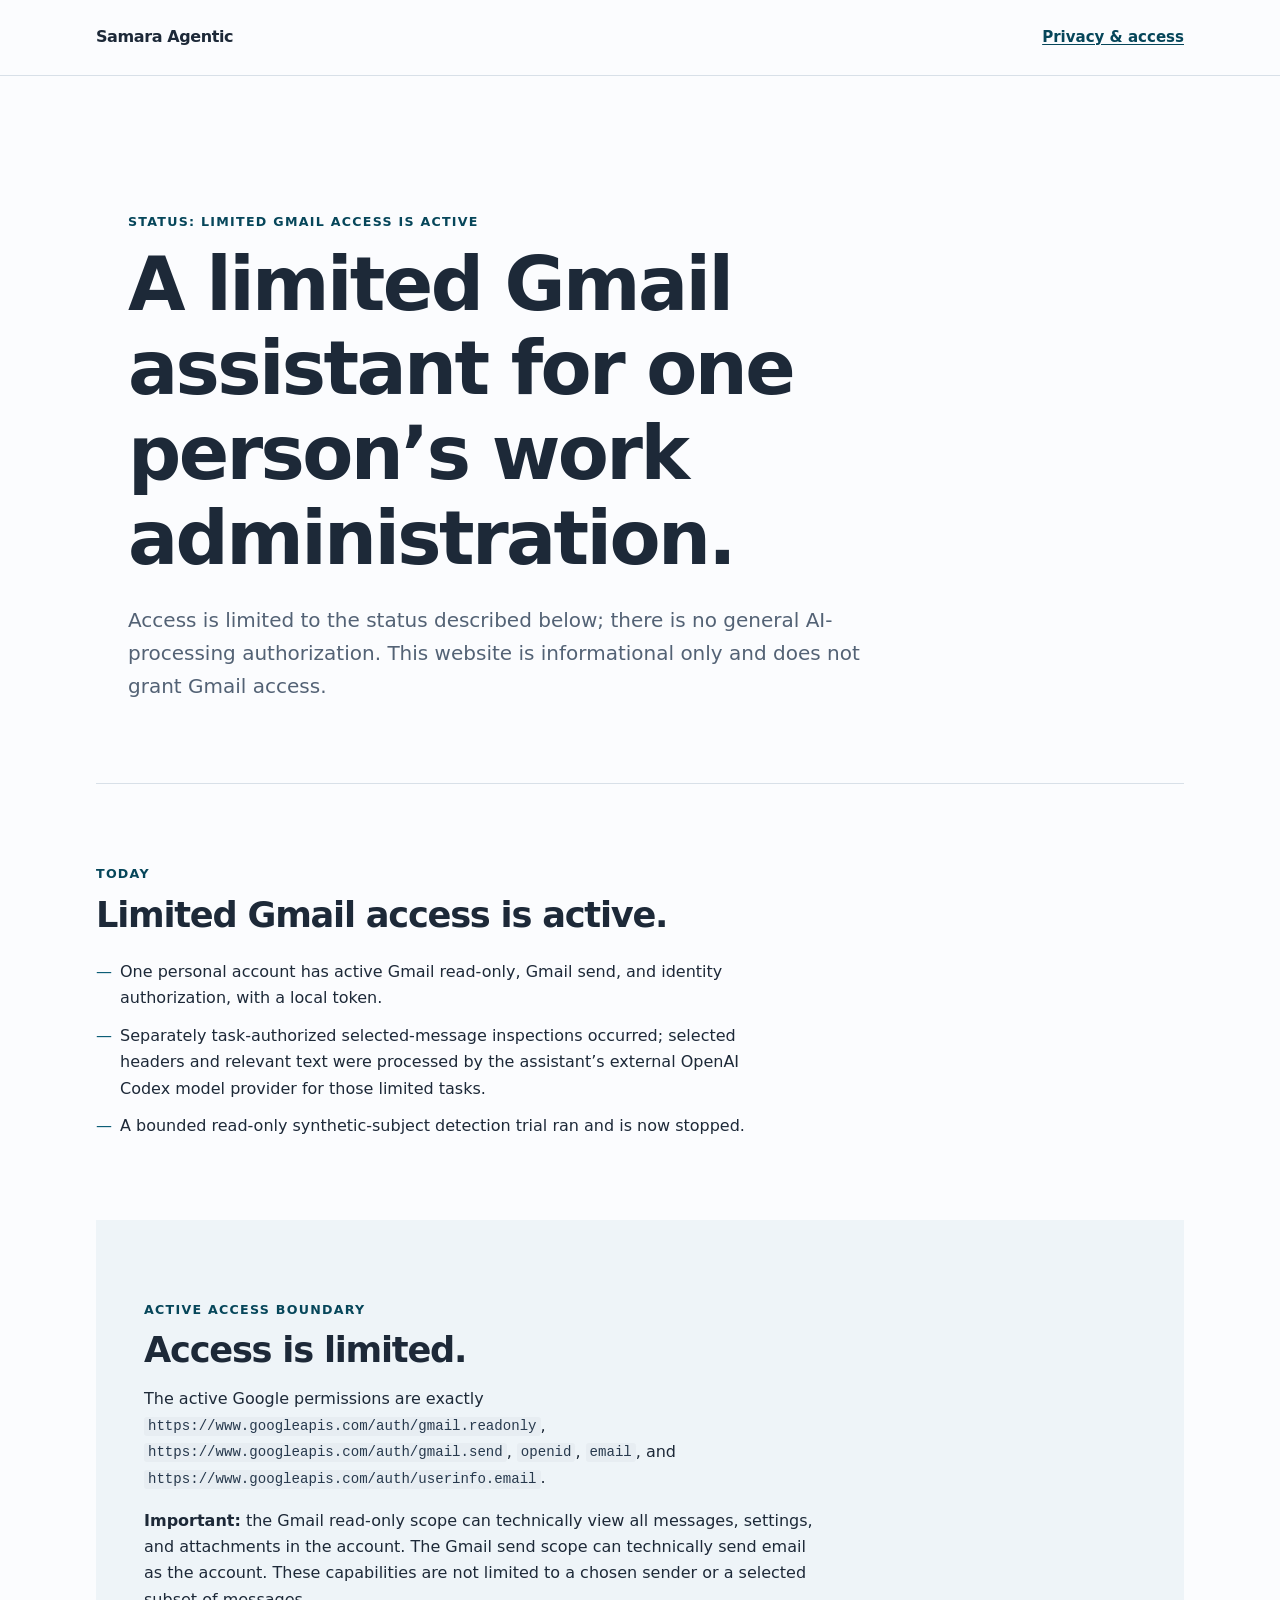
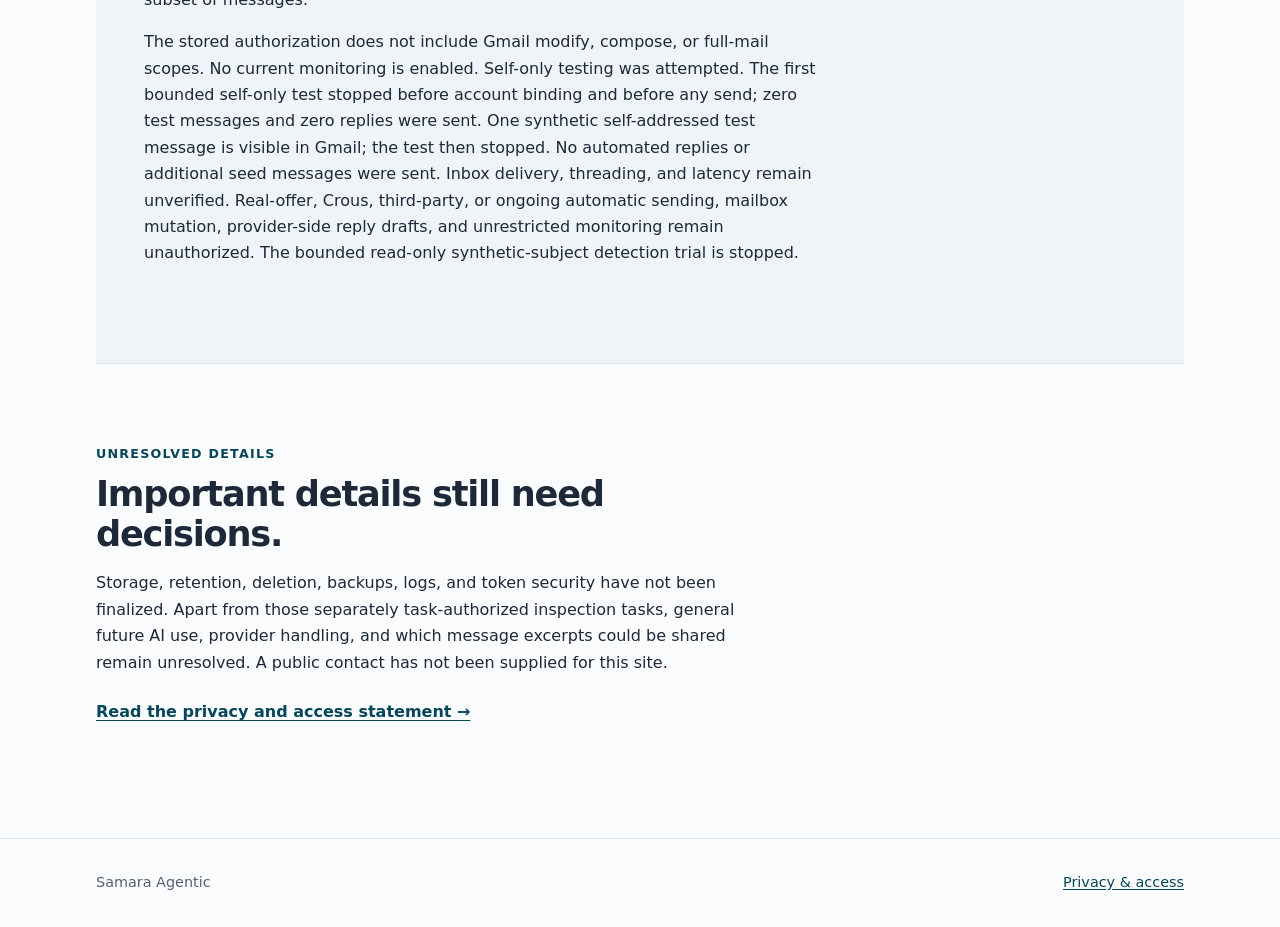
==== index.html @ e703b799 "fix: clarify bounded self-only test outcome" ====
<!doctype html>
<html lang="en">
  <head>
    <meta charset="utf-8">
    <meta name="viewport" content="width=device-width, initial-scale=1">
    <meta name="description" content="Information about limited Gmail access for one person's work administration.">
    <title>Samara Agentic — limited Gmail assistant</title>
    <link rel="stylesheet" href="styles.css">
  </head>
  <body>
    <a class="skip-link" href="#main-content">Skip to main content</a>
    <header class="site-header">
      <div class="shell header-inner">
        <a class="wordmark" href="index.html" aria-label="Samara Agentic home">Samara Agentic</a>
        <nav aria-label="Primary navigation">
          <a href="privacy.html">Privacy &amp; access</a>
        </nav>
      </div>
    </header>

    <main id="main-content">
      <section class="intro shell" aria-labelledby="page-title">
        <p class="eyebrow">Status: limited Gmail access is active</p>
        <h1 id="page-title">A limited Gmail assistant for one person’s work administration.</h1>
        <p class="lede">Access is limited to the status described below; there is no general AI-processing authorization. This website is informational only and does not grant Gmail access.</p>
      </section>

      <section class="shell section" aria-labelledby="today-title">
        <div class="section-heading">
          <p class="eyebrow">Today</p>
          <h2 id="today-title">Limited Gmail access is active.</h2>
        </div>
        <ul class="plain-list">
          <li>One personal account has active Gmail read-only, Gmail send, and identity authorization, with a local token.</li>
          <li>Separately task-authorized selected-message inspections occurred; selected headers and relevant text were processed by the assistant’s external OpenAI Codex model provider for those limited tasks.</li>
          <li>A bounded read-only synthetic-subject detection trial ran and is now stopped.</li>
        </ul>
      </section>

      <section class="shell section scope-panel" aria-labelledby="scope-title">
        <div class="section-heading">
          <p class="eyebrow">Active access boundary</p>
          <h2 id="scope-title">Access is limited.</h2>
        </div>
        <p>The active Google permissions are exactly <code>https://www.googleapis.com/auth/gmail.readonly</code>, <code>https://www.googleapis.com/auth/gmail.send</code>, <code>openid</code>, <code>email</code>, and <code>https://www.googleapis.com/auth/userinfo.email</code>.</p>
        <p><strong>Important:</strong> the Gmail read-only scope can technically view all messages, settings, and attachments in the account. The Gmail send scope can technically send email as the account. These capabilities are not limited to a chosen sender or a selected subset of messages.</p>
        <p>The stored authorization does not include Gmail modify, compose, or full-mail scopes. No current monitoring is enabled. Self-only testing was attempted. The first bounded self-only test stopped before account binding and before any send; zero test messages and zero replies were sent. One synthetic self-addressed test message is visible in Gmail; the test then stopped. No automated replies or additional seed messages were sent. Inbox delivery, threading, and latency remain unverified. Real-offer, Crous, third-party, or ongoing automatic sending, mailbox mutation, provider-side reply drafts, and unrestricted monitoring remain unauthorized. The bounded read-only synthetic-subject detection trial is stopped.</p>
      </section>

      <section class="shell section" aria-labelledby="details-title">
        <div class="section-heading">
          <p class="eyebrow">Unresolved details</p>
          <h2 id="details-title">Important details still need decisions.</h2>
        </div>
        <p>Storage, retention, deletion, backups, logs, and token security have not been finalized. Apart from those separately task-authorized inspection tasks, general future AI use, provider handling, and which message excerpts could be shared remain unresolved. A public contact has not been supplied for this site.</p>
        <a class="text-link" href="privacy.html">Read the privacy and access statement <span aria-hidden="true">→</span></a>
      </section>
    </main>

    <footer class="site-footer">
      <div class="shell footer-inner">
        <p>Samara Agentic</p>
        <a href="privacy.html">Privacy &amp; access</a>
      </div>
    </footer>
  </body>
</html>
---- styles.css ----
:root {
  color-scheme: light;
  --ink: #1d2938;
  --muted: #536275;
  --line: #d8e0e8;
  --paper: #fbfcfe;
  --surface: #eef4f8;
  --accent: #0a5c75;
  --accent-dark: #06465a;
  --warm: #e6b75a;
  font-family: Inter, ui-sans-serif, system-ui, -apple-system, BlinkMacSystemFont, "Segoe UI", sans-serif;
}

* { box-sizing: border-box; }

html { scroll-behavior: smooth; }

body {
  margin: 0;
  color: var(--ink);
  background: var(--paper);
  font-size: 1rem;
  line-height: 1.65;
}

a { color: var(--accent-dark); text-underline-offset: 0.16em; }
a:hover { color: var(--accent); }
a:focus-visible { outline: 3px solid var(--warm); outline-offset: 4px; }

.shell { width: min(100% - 2.5rem, 68rem); margin-inline: auto; }

.skip-link {
  position: fixed;
  z-index: 2;
  top: 0.75rem;
  left: 0.75rem;
  padding: 0.55rem 0.8rem;
  color: #fff;
  background: var(--accent-dark);
  transform: translateY(-200%);
}

.skip-link:focus { transform: translateY(0); }

.site-header { border-bottom: 1px solid var(--line); background: rgba(251, 252, 254, 0.96); }

.header-inner, .footer-inner { display: flex; align-items: center; justify-content: space-between; gap: 1rem; }

.header-inner { min-height: 4.7rem; }

.wordmark { color: var(--ink); font-weight: 760; letter-spacing: -0.025em; text-decoration: none; }

nav a { font-size: 0.94rem; font-weight: 650; }

.intro { max-width: 64rem; padding-block: clamp(4.25rem, 12vw, 8.5rem) clamp(3rem, 7vw, 5rem); }

.eyebrow { margin: 0 0 0.6rem; color: var(--accent-dark); font-size: 0.79rem; font-weight: 760; letter-spacing: 0.1em; text-transform: uppercase; }

h1, h2 { color: var(--ink); line-height: 1.14; letter-spacing: -0.035em; }
h1 { max-width: 18ch; margin: 0; font-size: clamp(2.35rem, 6vw, 4.65rem); }
h2 { margin: 0; font-size: clamp(1.55rem, 3vw, 2.2rem); }

.lede { max-width: 62ch; margin: 1.4rem 0 0; color: var(--muted); font-size: clamp(1.08rem, 2vw, 1.25rem); }

.status-note { max-width: 58ch; margin: 1.65rem 0 0; padding-left: 1rem; border-left: 3px solid var(--warm); font-weight: 620; }

.section { padding-block: clamp(2.75rem, 7vw, 5rem); border-top: 1px solid var(--line); }
.section-heading { max-width: 38rem; }
.section p, .plain-list { max-width: 67ch; }

.plain-list { display: grid; gap: 0.7rem; margin: 1.5rem 0 0; padding: 0; list-style: none; }
.plain-list li { position: relative; padding-left: 1.5rem; }
.plain-list li::before { position: absolute; left: 0; color: var(--accent); content: "—"; }

.scope-panel { margin-top: 0; padding-inline: clamp(1.2rem, 4vw, 3rem); border-top: 0; background: var(--surface); }

code { overflow-wrap: anywhere; padding: 0.1em 0.28em; border-radius: 0.2rem; background: #e7edf2; color: #27394d; font-family: ui-monospace, SFMono-Regular, Menlo, Consolas, monospace; font-size: 0.88em; }

.text-link { display: inline-block; margin-top: 0.45rem; font-weight: 700; }

.policy-layout { max-width: 50rem; padding-block: clamp(3.5rem, 9vw, 6rem); }
.policy-intro { margin-bottom: 3rem; }
.policy-layout section { padding-block: 1.75rem; border-top: 1px solid var(--line); }
.policy-layout h2 { font-size: clamp(1.35rem, 3vw, 1.8rem); }
.policy-layout p, .policy-layout li { max-width: 70ch; }
.policy-layout ul { padding-left: 1.25rem; }

.site-footer { margin-top: 2rem; border-top: 1px solid var(--line); }
.footer-inner { min-height: 5.5rem; color: var(--muted); font-size: 0.9rem; }
.footer-inner p { margin: 0; }

@media (max-width: 34rem) {
  .shell { width: min(100% - 1.5rem, 68rem); }
  .header-inner, .footer-inner { min-height: 4.25rem; }
  .intro { padding-top: 3.5rem; }
}

@media (prefers-reduced-motion: reduce) {
  html { scroll-behavior: auto; }
}
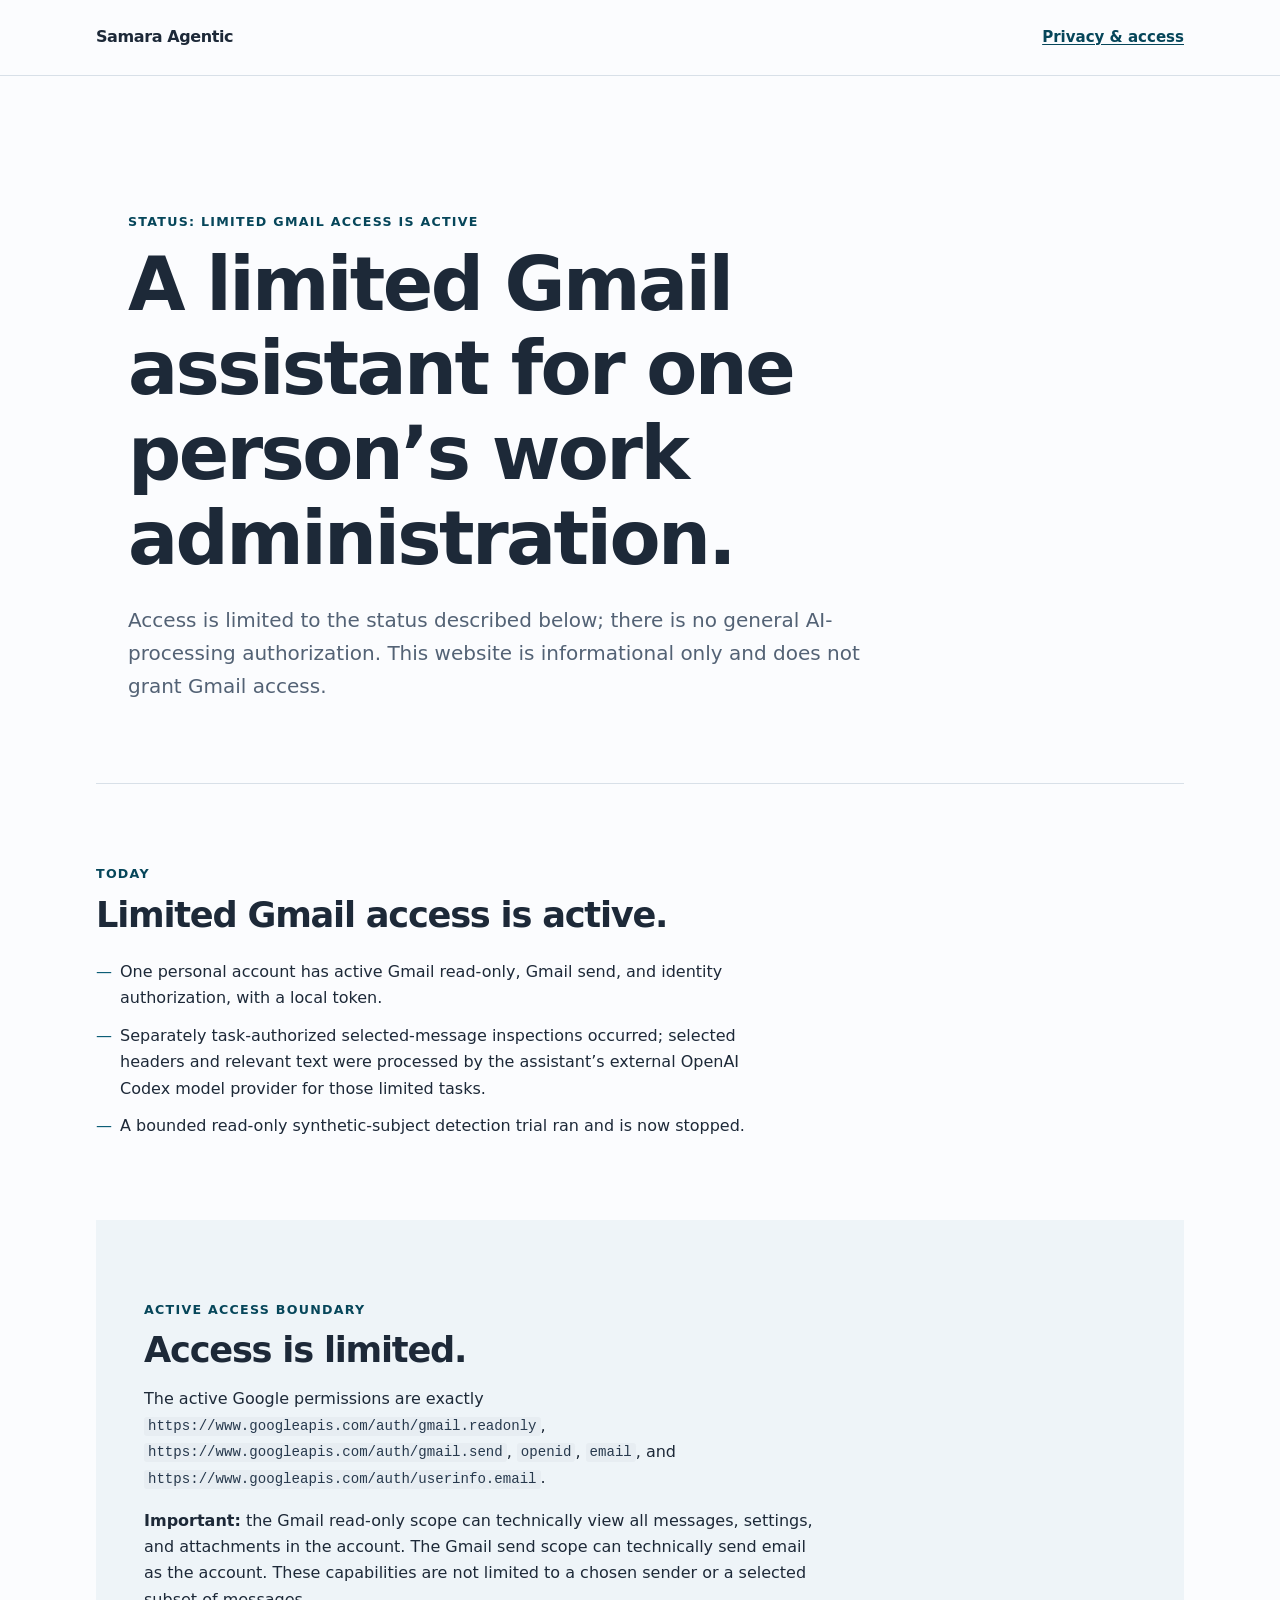
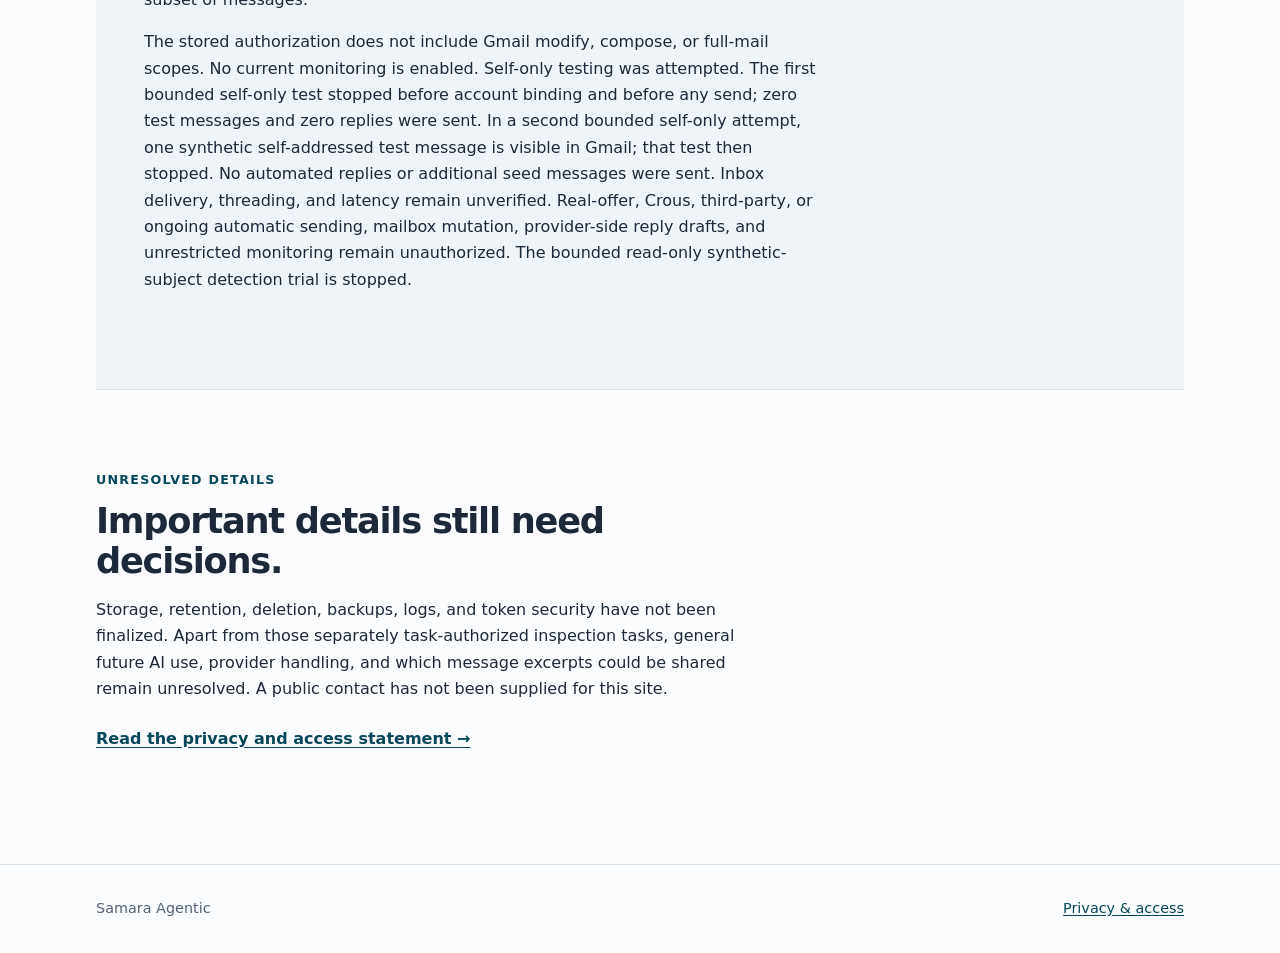
==== commit 1d0cbe3e: "no-mistakes(review): Attribute visible test message to second attempt; trim smoke test" ====
--- a/index.html
+++ b/index.html
@@ -44,7 +44,7 @@
         </div>
         <p>The active Google permissions are exactly <code>https://www.googleapis.com/auth/gmail.readonly</code>, <code>https://www.googleapis.com/auth/gmail.send</code>, <code>openid</code>, <code>email</code>, and <code>https://www.googleapis.com/auth/userinfo.email</code>.</p>
         <p><strong>Important:</strong> the Gmail read-only scope can technically view all messages, settings, and attachments in the account. The Gmail send scope can technically send email as the account. These capabilities are not limited to a chosen sender or a selected subset of messages.</p>
-        <p>The stored authorization does not include Gmail modify, compose, or full-mail scopes. No current monitoring is enabled. Self-only testing was attempted. The first bounded self-only test stopped before account binding and before any send; zero test messages and zero replies were sent. One synthetic self-addressed test message is visible in Gmail; the test then stopped. No automated replies or additional seed messages were sent. Inbox delivery, threading, and latency remain unverified. Real-offer, Crous, third-party, or ongoing automatic sending, mailbox mutation, provider-side reply drafts, and unrestricted monitoring remain unauthorized. The bounded read-only synthetic-subject detection trial is stopped.</p>
+        <p>The stored authorization does not include Gmail modify, compose, or full-mail scopes. No current monitoring is enabled. Self-only testing was attempted. The first bounded self-only test stopped before account binding and before any send; zero test messages and zero replies were sent. In a second bounded self-only attempt, one synthetic self-addressed test message is visible in Gmail; that test then stopped. No automated replies or additional seed messages were sent. Inbox delivery, threading, and latency remain unverified. Real-offer, Crous, third-party, or ongoing automatic sending, mailbox mutation, provider-side reply drafts, and unrestricted monitoring remain unauthorized. The bounded read-only synthetic-subject detection trial is stopped.</p>
       </section>
 
       <section class="shell section" aria-labelledby="details-title">
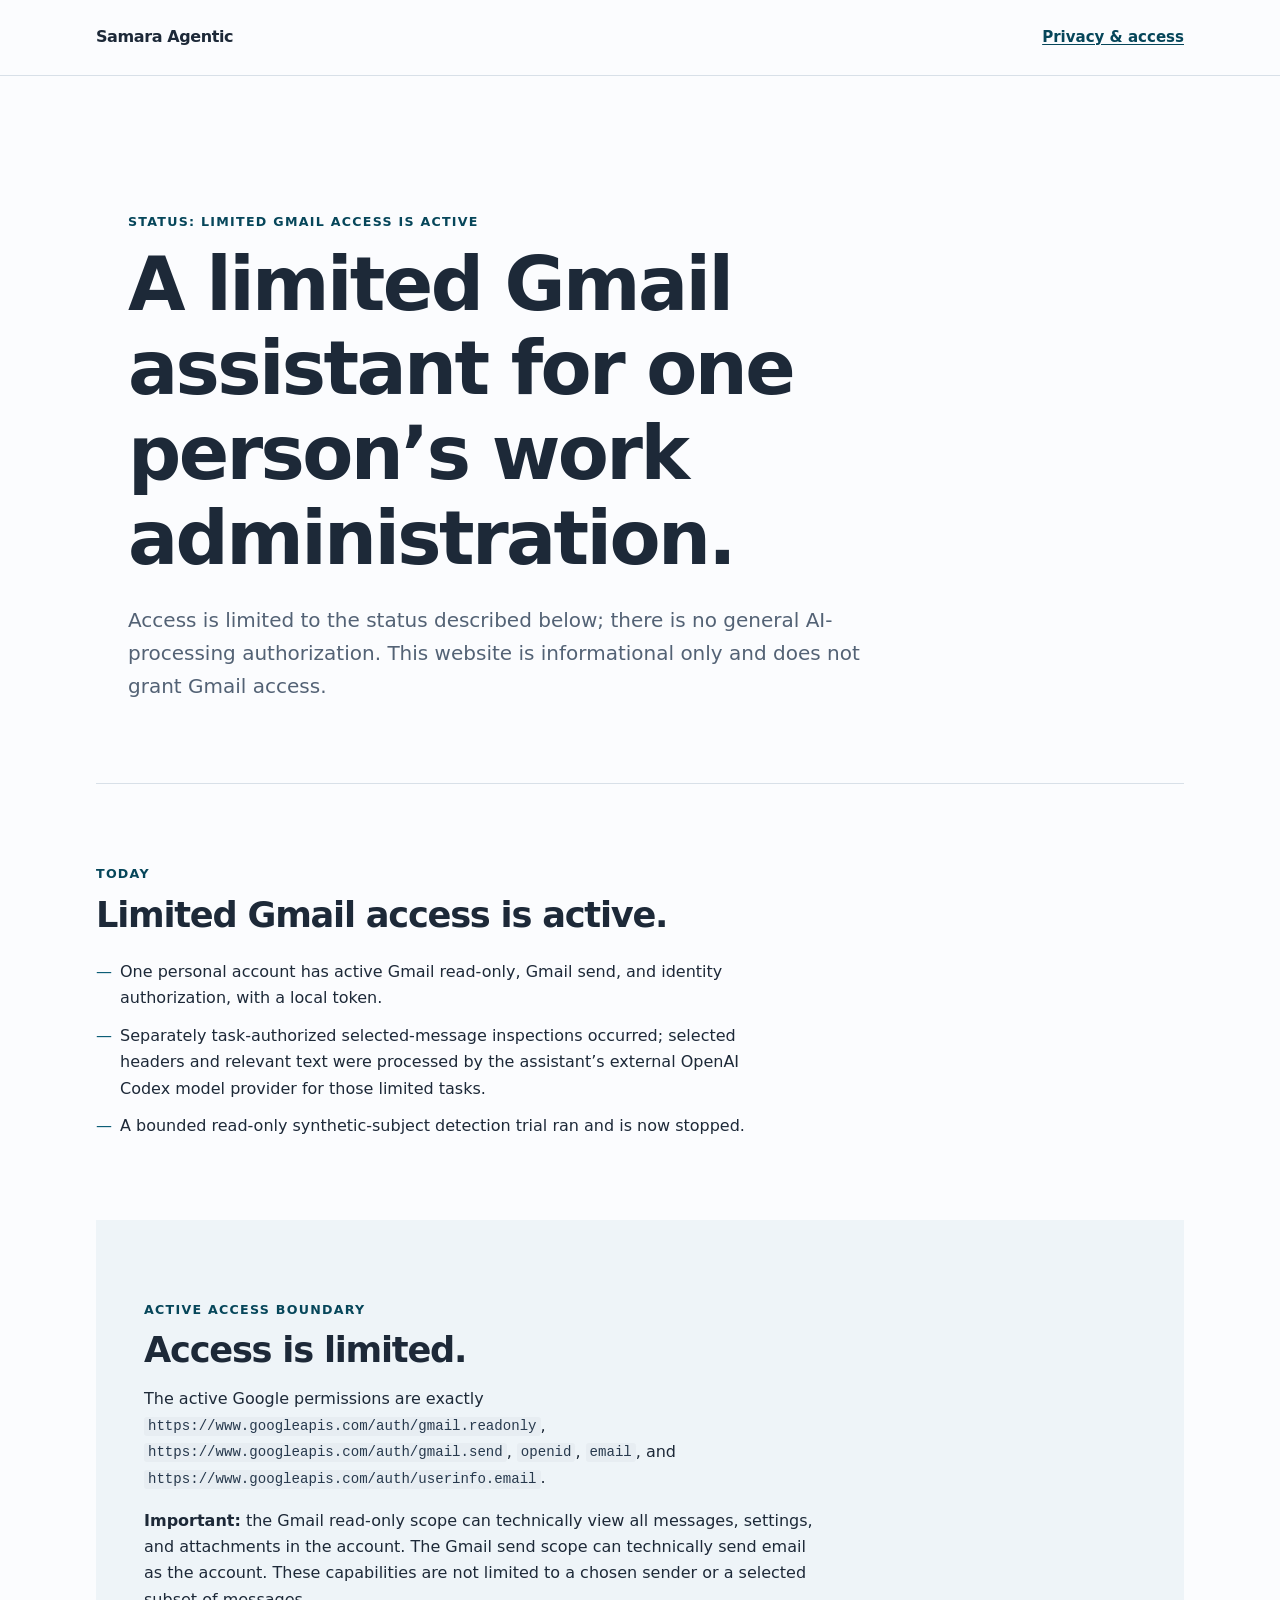
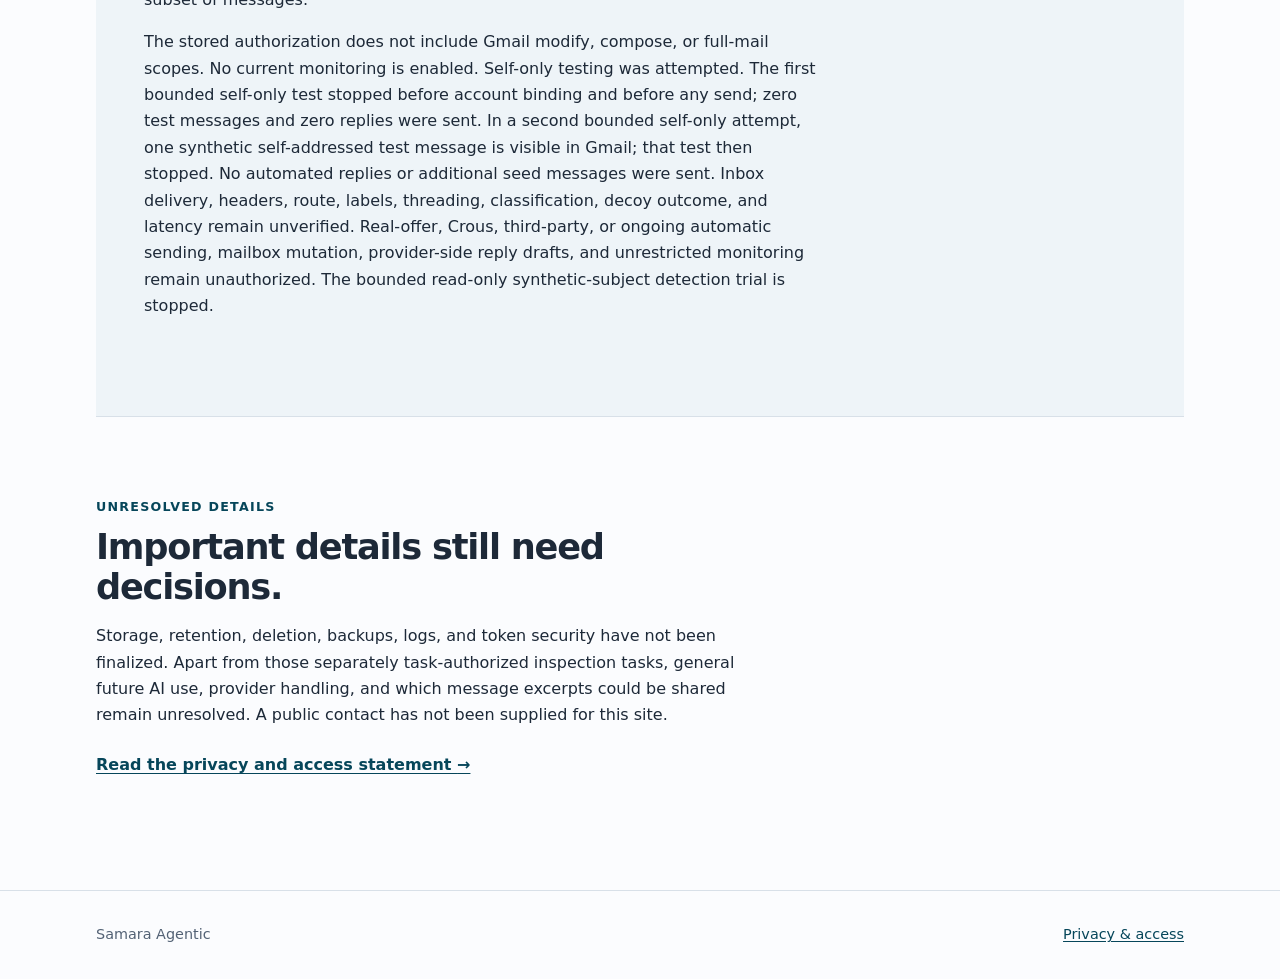
==== commit 4e29bde5: "fix: clarify bounded attempt limits" ====
--- a/index.html
+++ b/index.html
@@ -44,7 +44,7 @@
         </div>
         <p>The active Google permissions are exactly <code>https://www.googleapis.com/auth/gmail.readonly</code>, <code>https://www.googleapis.com/auth/gmail.send</code>, <code>openid</code>, <code>email</code>, and <code>https://www.googleapis.com/auth/userinfo.email</code>.</p>
         <p><strong>Important:</strong> the Gmail read-only scope can technically view all messages, settings, and attachments in the account. The Gmail send scope can technically send email as the account. These capabilities are not limited to a chosen sender or a selected subset of messages.</p>
-        <p>The stored authorization does not include Gmail modify, compose, or full-mail scopes. No current monitoring is enabled. Self-only testing was attempted. The first bounded self-only test stopped before account binding and before any send; zero test messages and zero replies were sent. In a second bounded self-only attempt, one synthetic self-addressed test message is visible in Gmail; that test then stopped. No automated replies or additional seed messages were sent. Inbox delivery, threading, and latency remain unverified. Real-offer, Crous, third-party, or ongoing automatic sending, mailbox mutation, provider-side reply drafts, and unrestricted monitoring remain unauthorized. The bounded read-only synthetic-subject detection trial is stopped.</p>
+        <p>The stored authorization does not include Gmail modify, compose, or full-mail scopes. No current monitoring is enabled. Self-only testing was attempted. The first bounded self-only test stopped before account binding and before any send; zero test messages and zero replies were sent. In a second bounded self-only attempt, one synthetic self-addressed test message is visible in Gmail; that test then stopped. No automated replies or additional seed messages were sent. Inbox delivery, headers, route, labels, threading, classification, decoy outcome, and latency remain unverified. Real-offer, Crous, third-party, or ongoing automatic sending, mailbox mutation, provider-side reply drafts, and unrestricted monitoring remain unauthorized. The bounded read-only synthetic-subject detection trial is stopped.</p>
       </section>
 
       <section class="shell section" aria-labelledby="details-title">
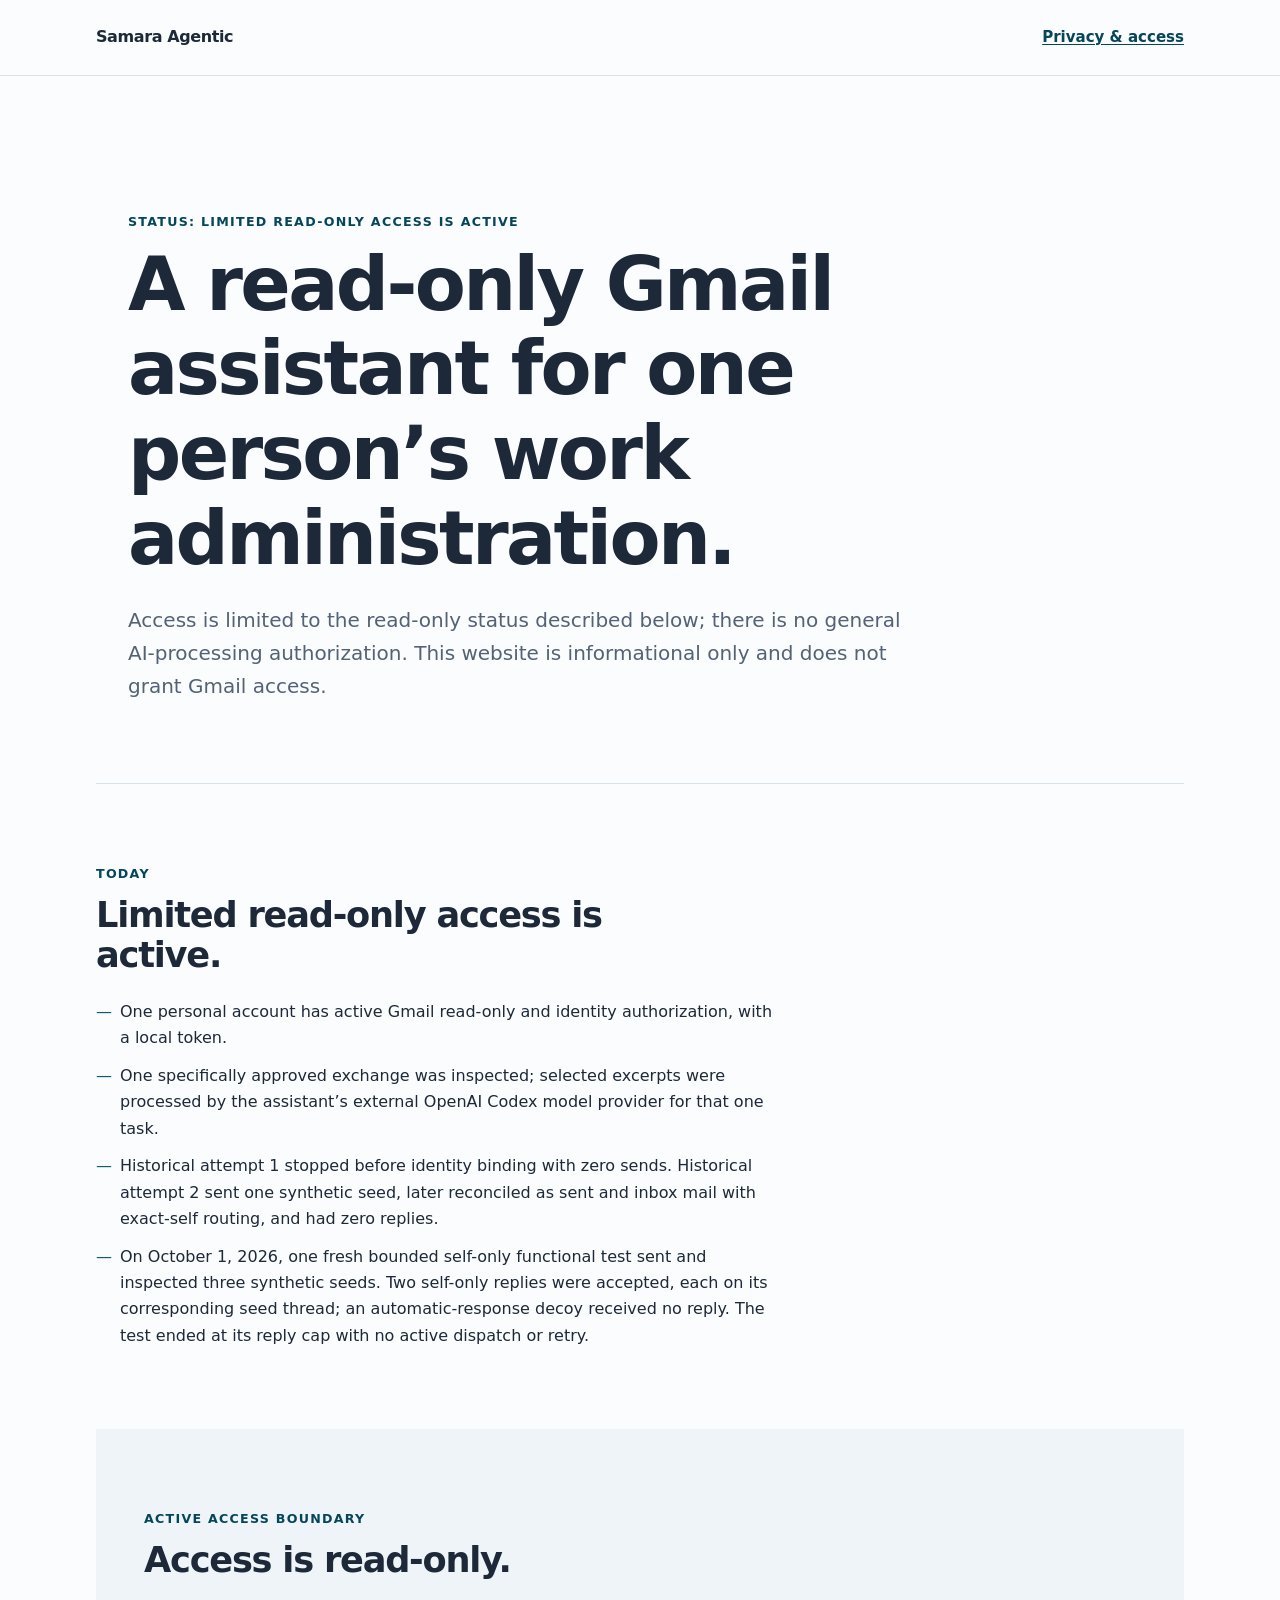
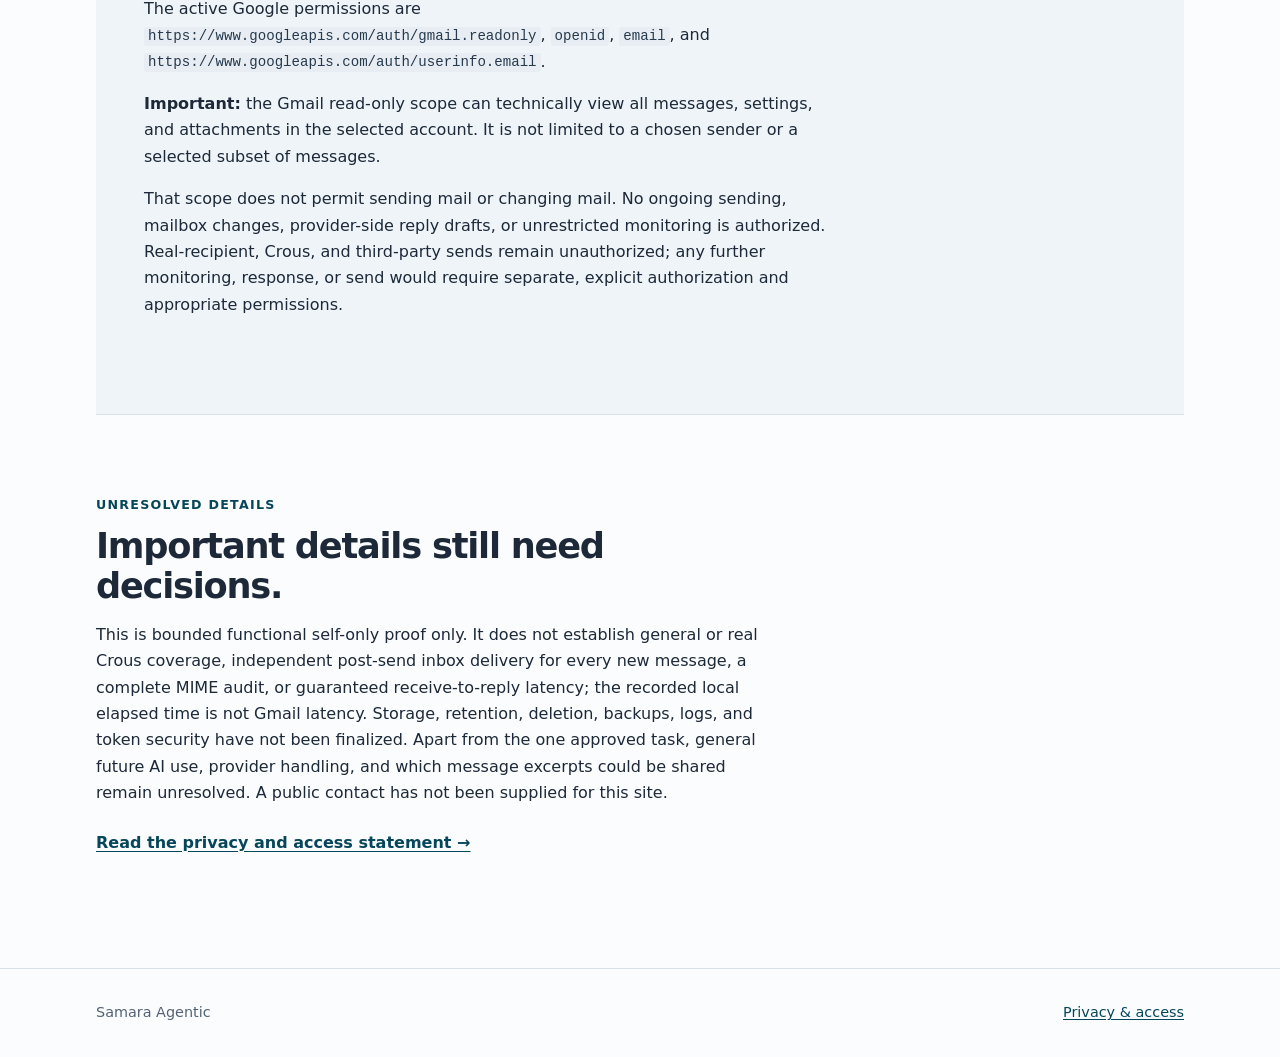
==== commit e54f548f: "fix: record bounded self-only test facts" ====
--- a/index.html
+++ b/index.html
@@ -3,8 +3,8 @@
   <head>
     <meta charset="utf-8">
     <meta name="viewport" content="width=device-width, initial-scale=1">
-    <meta name="description" content="Information about limited Gmail access for one person's work administration.">
-    <title>Samara Agentic — limited Gmail assistant</title>
+    <meta name="description" content="Information about limited, read-only Gmail access for one person's work administration.">
+    <title>Samara Agentic — read-only Gmail assistant</title>
     <link rel="stylesheet" href="styles.css">
   </head>
   <body>
@@ -20,31 +20,32 @@
 
     <main id="main-content">
       <section class="intro shell" aria-labelledby="page-title">
-        <p class="eyebrow">Status: limited Gmail access is active</p>
-        <h1 id="page-title">A limited Gmail assistant for one person’s work administration.</h1>
-        <p class="lede">Access is limited to the status described below; there is no general AI-processing authorization. This website is informational only and does not grant Gmail access.</p>
+        <p class="eyebrow">Status: limited read-only access is active</p>
+        <h1 id="page-title">A read-only Gmail assistant for one person’s work administration.</h1>
+        <p class="lede">Access is limited to the read-only status described below; there is no general AI-processing authorization. This website is informational only and does not grant Gmail access.</p>
       </section>
 
       <section class="shell section" aria-labelledby="today-title">
         <div class="section-heading">
           <p class="eyebrow">Today</p>
-          <h2 id="today-title">Limited Gmail access is active.</h2>
+          <h2 id="today-title">Limited read-only access is active.</h2>
         </div>
         <ul class="plain-list">
-          <li>One personal account has active Gmail read-only, Gmail send, and identity authorization, with a local token.</li>
-          <li>Separately task-authorized selected-message inspections occurred; selected headers and relevant text were processed by the assistant’s external OpenAI Codex model provider for those limited tasks.</li>
-          <li>A bounded read-only synthetic-subject detection trial ran and is now stopped.</li>
+          <li>One personal account has active Gmail read-only and identity authorization, with a local token.</li>
+          <li>One specifically approved exchange was inspected; selected excerpts were processed by the assistant’s external OpenAI Codex model provider for that one task.</li>
+          <li>Historical attempt 1 stopped before identity binding with zero sends. Historical attempt 2 sent one synthetic seed, later reconciled as sent and inbox mail with exact-self routing, and had zero replies.</li>
+          <li>On October 1, 2026, one fresh bounded self-only functional test sent and inspected three synthetic seeds. Two self-only replies were accepted, each on its corresponding seed thread; an automatic-response decoy received no reply. The test ended at its reply cap with no active dispatch or retry.</li>
         </ul>
       </section>
 
       <section class="shell section scope-panel" aria-labelledby="scope-title">
         <div class="section-heading">
           <p class="eyebrow">Active access boundary</p>
-          <h2 id="scope-title">Access is limited.</h2>
+          <h2 id="scope-title">Access is read-only.</h2>
         </div>
-        <p>The active Google permissions are exactly <code>https://www.googleapis.com/auth/gmail.readonly</code>, <code>https://www.googleapis.com/auth/gmail.send</code>, <code>openid</code>, <code>email</code>, and <code>https://www.googleapis.com/auth/userinfo.email</code>.</p>
-        <p><strong>Important:</strong> the Gmail read-only scope can technically view all messages, settings, and attachments in the account. The Gmail send scope can technically send email as the account. These capabilities are not limited to a chosen sender or a selected subset of messages.</p>
-        <p>The stored authorization does not include Gmail modify, compose, or full-mail scopes. No current monitoring is enabled. Self-only testing was attempted. The first bounded self-only test stopped before account binding and before any send; zero test messages and zero replies were sent. In a second bounded self-only attempt, one synthetic self-addressed test message is visible in Gmail; that test then stopped. No automated replies or additional seed messages were sent. Inbox delivery, headers, route, labels, threading, classification, decoy outcome, and latency remain unverified. Real-offer, Crous, third-party, or ongoing automatic sending, mailbox mutation, provider-side reply drafts, and unrestricted monitoring remain unauthorized. The bounded read-only synthetic-subject detection trial is stopped.</p>
+        <p>The active Google permissions are <code>https://www.googleapis.com/auth/gmail.readonly</code>, <code>openid</code>, <code>email</code>, and <code>https://www.googleapis.com/auth/userinfo.email</code>.</p>
+        <p><strong>Important:</strong> the Gmail read-only scope can technically view all messages, settings, and attachments in the selected account. It is not limited to a chosen sender or a selected subset of messages.</p>
+        <p>That scope does not permit sending mail or changing mail. No ongoing sending, mailbox changes, provider-side reply drafts, or unrestricted monitoring is authorized. Real-recipient, Crous, and third-party sends remain unauthorized; any further monitoring, response, or send would require separate, explicit authorization and appropriate permissions.</p>
       </section>
 
       <section class="shell section" aria-labelledby="details-title">
@@ -52,7 +53,7 @@
           <p class="eyebrow">Unresolved details</p>
           <h2 id="details-title">Important details still need decisions.</h2>
         </div>
-        <p>Storage, retention, deletion, backups, logs, and token security have not been finalized. Apart from those separately task-authorized inspection tasks, general future AI use, provider handling, and which message excerpts could be shared remain unresolved. A public contact has not been supplied for this site.</p>
+        <p>This is bounded functional self-only proof only. It does not establish general or real Crous coverage, independent post-send inbox delivery for every new message, a complete MIME audit, or guaranteed receive-to-reply latency; the recorded local elapsed time is not Gmail latency. Storage, retention, deletion, backups, logs, and token security have not been finalized. Apart from the one approved task, general future AI use, provider handling, and which message excerpts could be shared remain unresolved. A public contact has not been supplied for this site.</p>
         <a class="text-link" href="privacy.html">Read the privacy and access statement <span aria-hidden="true">→</span></a>
       </section>
     </main>
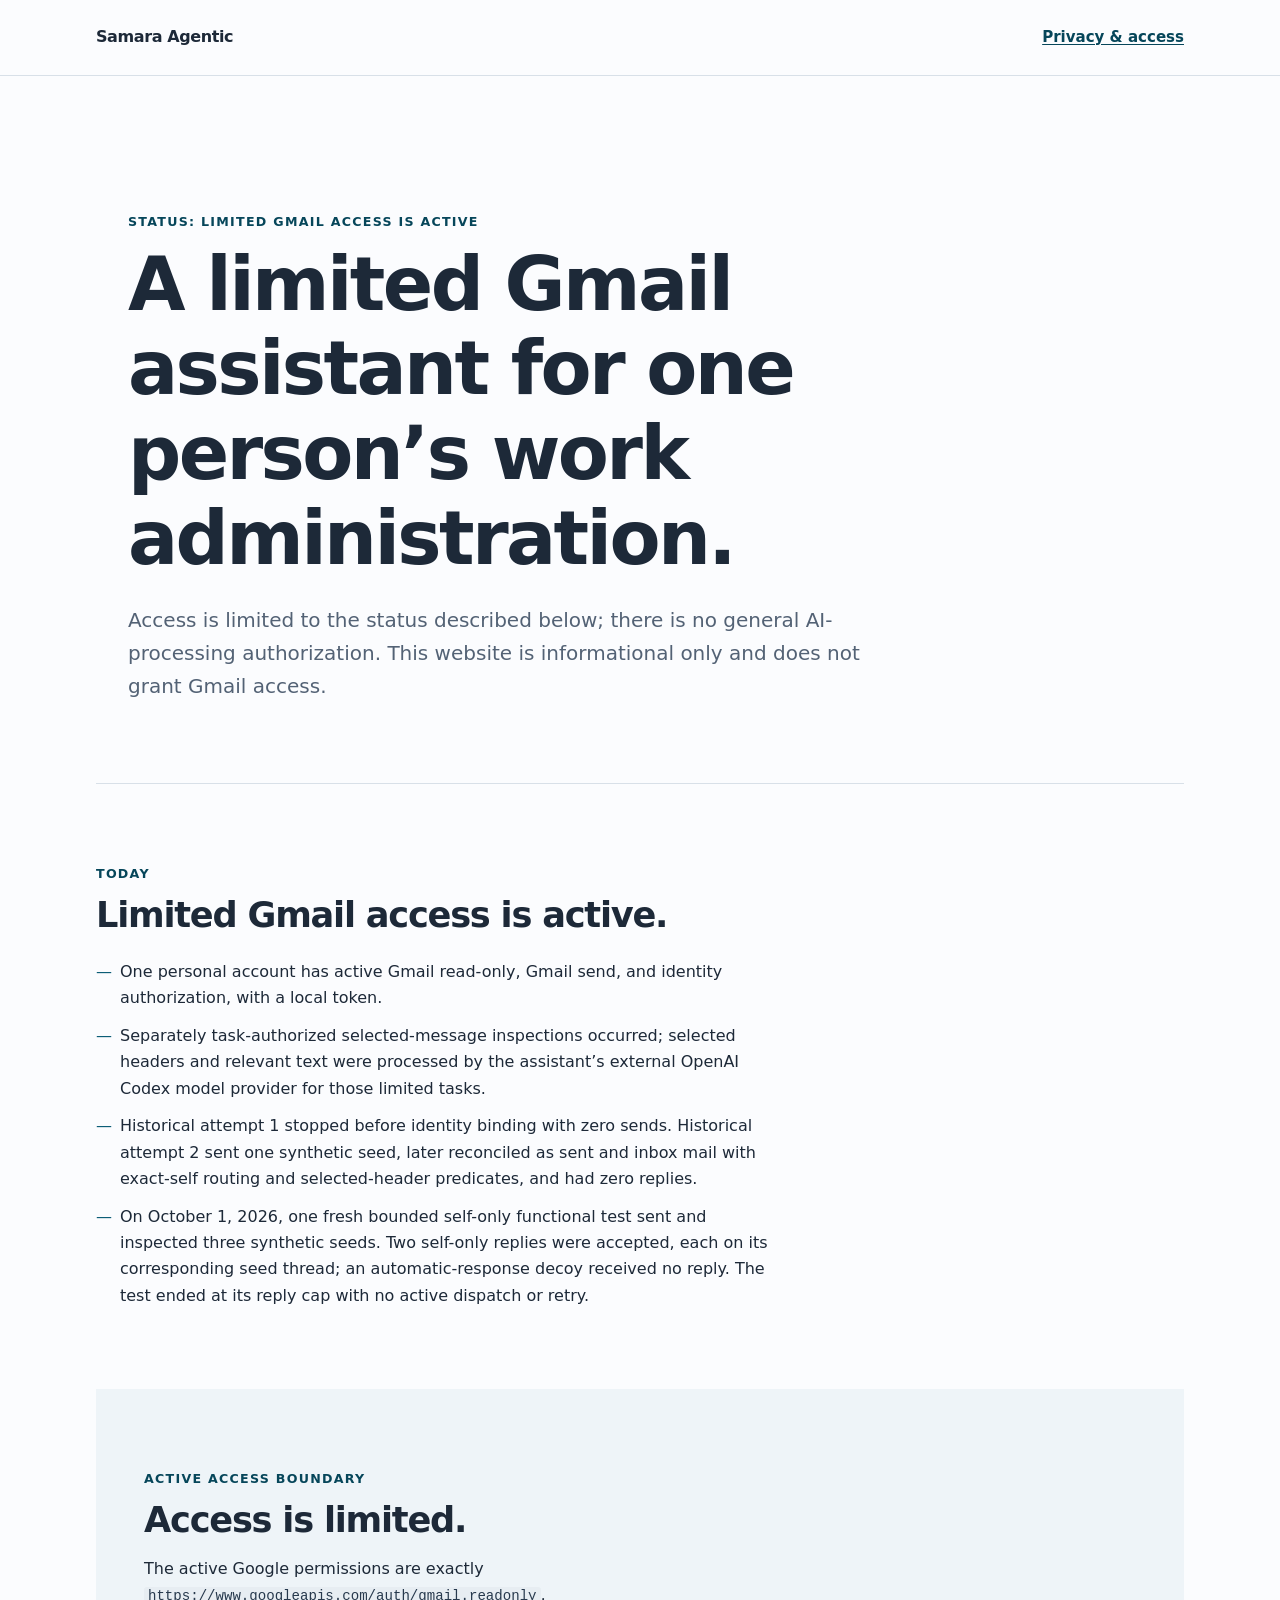
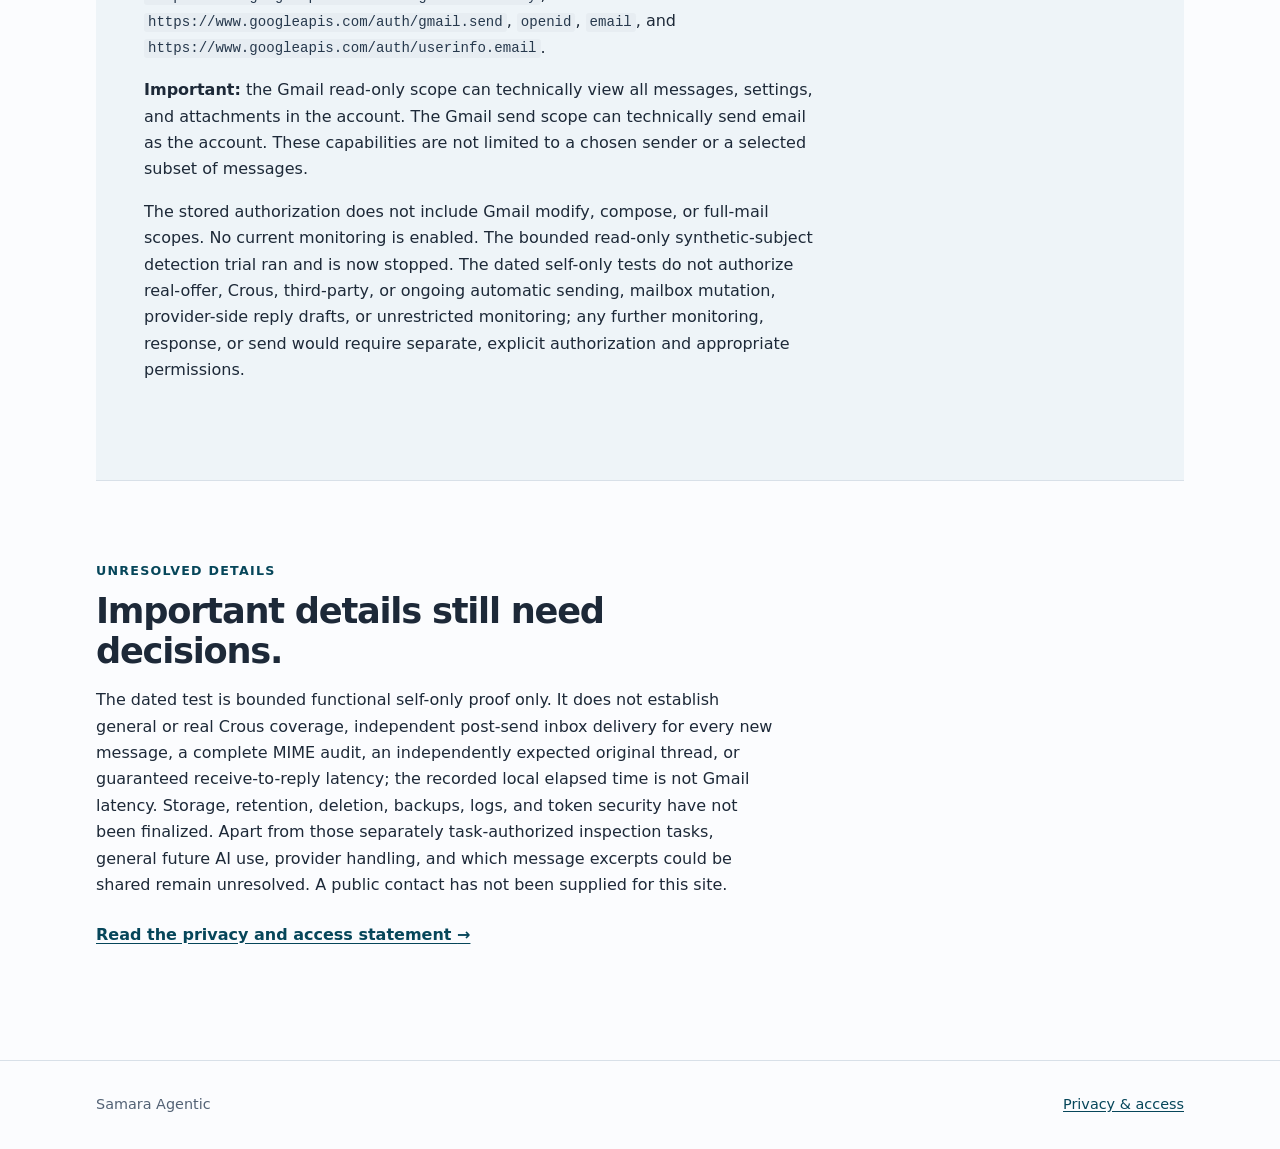
==== commit 2bafdd6b: "Merge remote-tracking branch 'origin/main' into ntm/samaraagentic-com--self-test-live-facts-followup" ====
--- a/index.html
+++ b/index.html
@@ -3,8 +3,8 @@
   <head>
     <meta charset="utf-8">
     <meta name="viewport" content="width=device-width, initial-scale=1">
-    <meta name="description" content="Information about limited, read-only Gmail access for one person's work administration.">
-    <title>Samara Agentic — read-only Gmail assistant</title>
+    <meta name="description" content="Information about limited Gmail access for one person's work administration.">
+    <title>Samara Agentic — limited Gmail assistant</title>
     <link rel="stylesheet" href="styles.css">
   </head>
   <body>
@@ -20,20 +20,20 @@
 
     <main id="main-content">
       <section class="intro shell" aria-labelledby="page-title">
-        <p class="eyebrow">Status: limited read-only access is active</p>
-        <h1 id="page-title">A read-only Gmail assistant for one person’s work administration.</h1>
-        <p class="lede">Access is limited to the read-only status described below; there is no general AI-processing authorization. This website is informational only and does not grant Gmail access.</p>
+        <p class="eyebrow">Status: limited Gmail access is active</p>
+        <h1 id="page-title">A limited Gmail assistant for one person’s work administration.</h1>
+        <p class="lede">Access is limited to the status described below; there is no general AI-processing authorization. This website is informational only and does not grant Gmail access.</p>
       </section>
 
       <section class="shell section" aria-labelledby="today-title">
         <div class="section-heading">
           <p class="eyebrow">Today</p>
-          <h2 id="today-title">Limited read-only access is active.</h2>
+          <h2 id="today-title">Limited Gmail access is active.</h2>
         </div>
         <ul class="plain-list">
-          <li>One personal account has active Gmail read-only and identity authorization, with a local token.</li>
-          <li>One specifically approved exchange was inspected; selected excerpts were processed by the assistant’s external OpenAI Codex model provider for that one task.</li>
-          <li>Historical attempt 1 stopped before identity binding with zero sends. Historical attempt 2 sent one synthetic seed, later reconciled as sent and inbox mail with exact-self routing, and had zero replies.</li>
+          <li>One personal account has active Gmail read-only, Gmail send, and identity authorization, with a local token.</li>
+          <li>Separately task-authorized selected-message inspections occurred; selected headers and relevant text were processed by the assistant’s external OpenAI Codex model provider for those limited tasks.</li>
+          <li>Historical attempt 1 stopped before identity binding with zero sends. Historical attempt 2 sent one synthetic seed, later reconciled as sent and inbox mail with exact-self routing and selected-header predicates, and had zero replies.</li>
           <li>On October 1, 2026, one fresh bounded self-only functional test sent and inspected three synthetic seeds. Two self-only replies were accepted, each on its corresponding seed thread; an automatic-response decoy received no reply. The test ended at its reply cap with no active dispatch or retry.</li>
         </ul>
       </section>
@@ -41,11 +41,11 @@
       <section class="shell section scope-panel" aria-labelledby="scope-title">
         <div class="section-heading">
           <p class="eyebrow">Active access boundary</p>
-          <h2 id="scope-title">Access is read-only.</h2>
+          <h2 id="scope-title">Access is limited.</h2>
         </div>
-        <p>The active Google permissions are <code>https://www.googleapis.com/auth/gmail.readonly</code>, <code>openid</code>, <code>email</code>, and <code>https://www.googleapis.com/auth/userinfo.email</code>.</p>
-        <p><strong>Important:</strong> the Gmail read-only scope can technically view all messages, settings, and attachments in the selected account. It is not limited to a chosen sender or a selected subset of messages.</p>
-        <p>That scope does not permit sending mail or changing mail. No ongoing sending, mailbox changes, provider-side reply drafts, or unrestricted monitoring is authorized. Real-recipient, Crous, and third-party sends remain unauthorized; any further monitoring, response, or send would require separate, explicit authorization and appropriate permissions.</p>
+        <p>The active Google permissions are exactly <code>https://www.googleapis.com/auth/gmail.readonly</code>, <code>https://www.googleapis.com/auth/gmail.send</code>, <code>openid</code>, <code>email</code>, and <code>https://www.googleapis.com/auth/userinfo.email</code>.</p>
+        <p><strong>Important:</strong> the Gmail read-only scope can technically view all messages, settings, and attachments in the account. The Gmail send scope can technically send email as the account. These capabilities are not limited to a chosen sender or a selected subset of messages.</p>
+        <p>The stored authorization does not include Gmail modify, compose, or full-mail scopes. No current monitoring is enabled. The bounded read-only synthetic-subject detection trial ran and is now stopped. The dated self-only tests do not authorize real-offer, Crous, third-party, or ongoing automatic sending, mailbox mutation, provider-side reply drafts, or unrestricted monitoring; any further monitoring, response, or send would require separate, explicit authorization and appropriate permissions.</p>
       </section>
 
       <section class="shell section" aria-labelledby="details-title">
@@ -53,7 +53,7 @@
           <p class="eyebrow">Unresolved details</p>
           <h2 id="details-title">Important details still need decisions.</h2>
         </div>
-        <p>This is bounded functional self-only proof only. It does not establish general or real Crous coverage, independent post-send inbox delivery for every new message, a complete MIME audit, or guaranteed receive-to-reply latency; the recorded local elapsed time is not Gmail latency. Storage, retention, deletion, backups, logs, and token security have not been finalized. Apart from the one approved task, general future AI use, provider handling, and which message excerpts could be shared remain unresolved. A public contact has not been supplied for this site.</p>
+        <p>The dated test is bounded functional self-only proof only. It does not establish general or real Crous coverage, independent post-send inbox delivery for every new message, a complete MIME audit, an independently expected original thread, or guaranteed receive-to-reply latency; the recorded local elapsed time is not Gmail latency. Storage, retention, deletion, backups, logs, and token security have not been finalized. Apart from those separately task-authorized inspection tasks, general future AI use, provider handling, and which message excerpts could be shared remain unresolved. A public contact has not been supplied for this site.</p>
         <a class="text-link" href="privacy.html">Read the privacy and access statement <span aria-hidden="true">→</span></a>
       </section>
     </main>
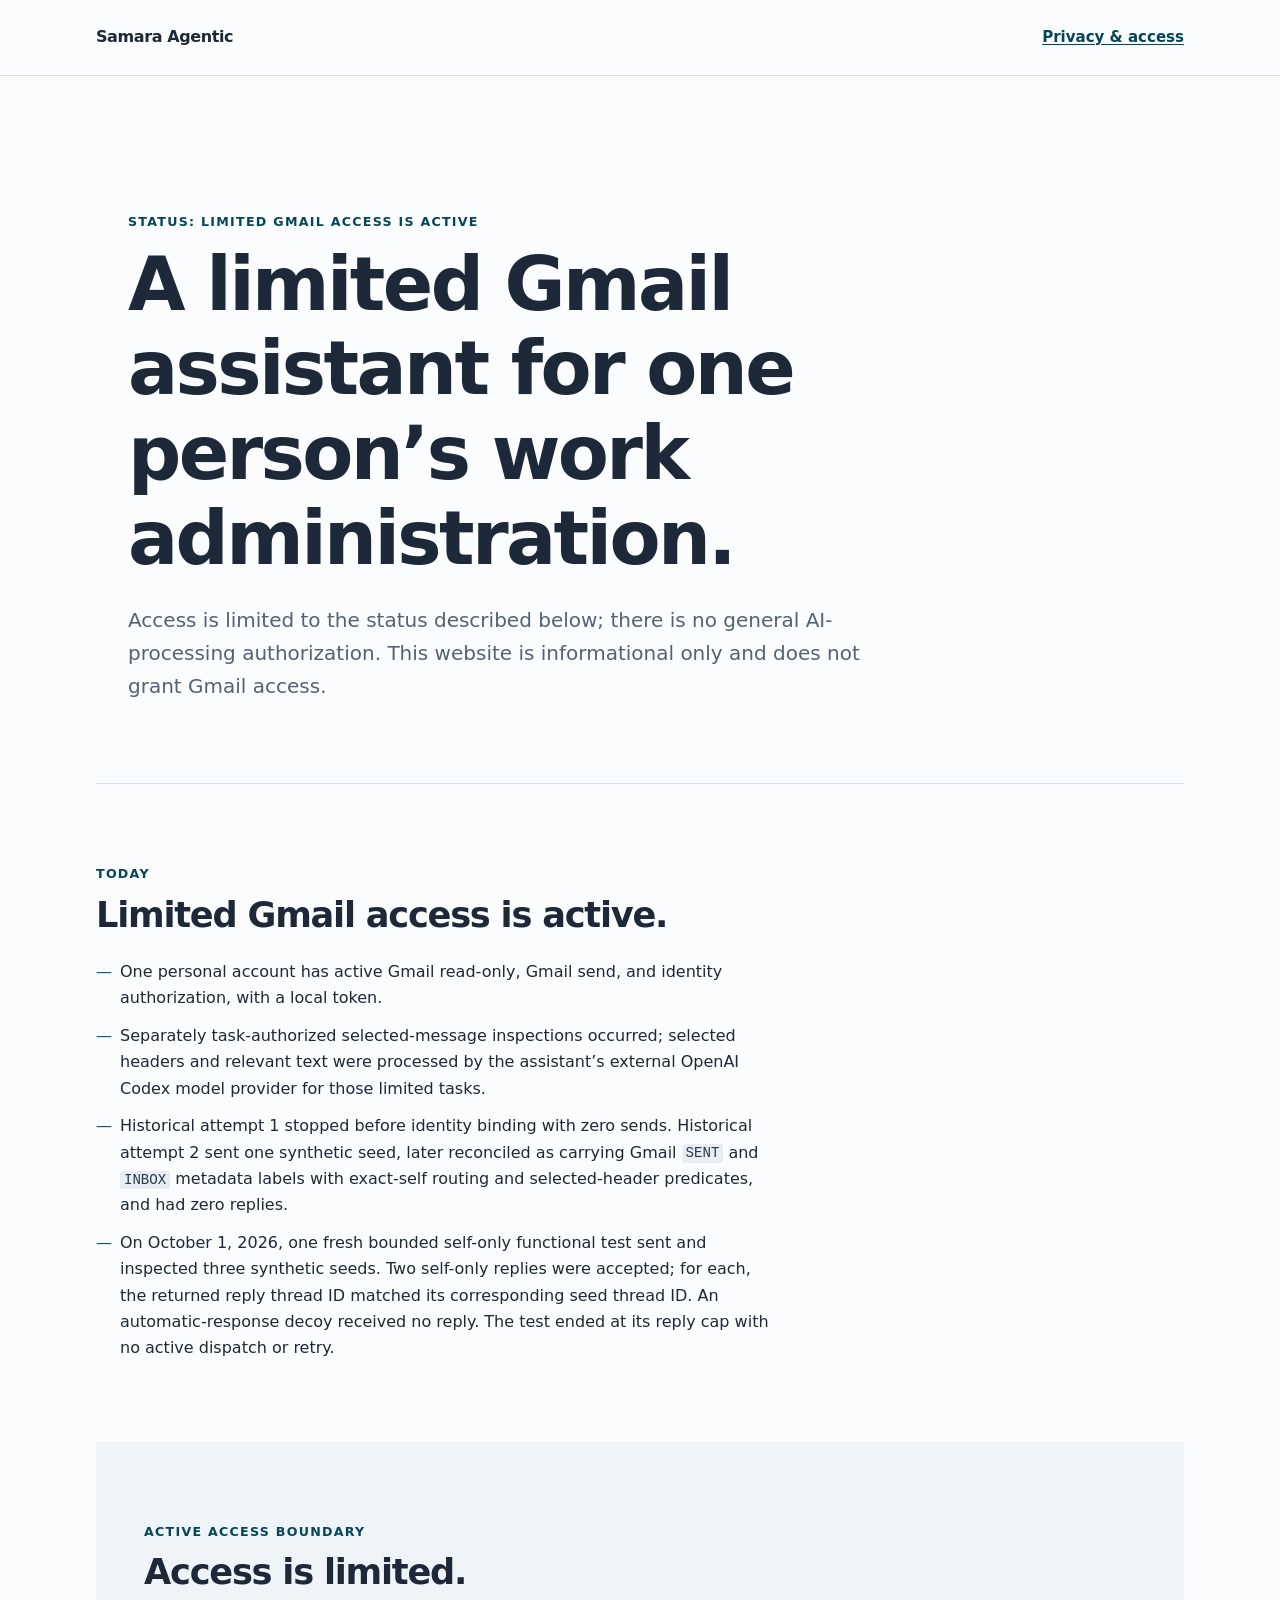
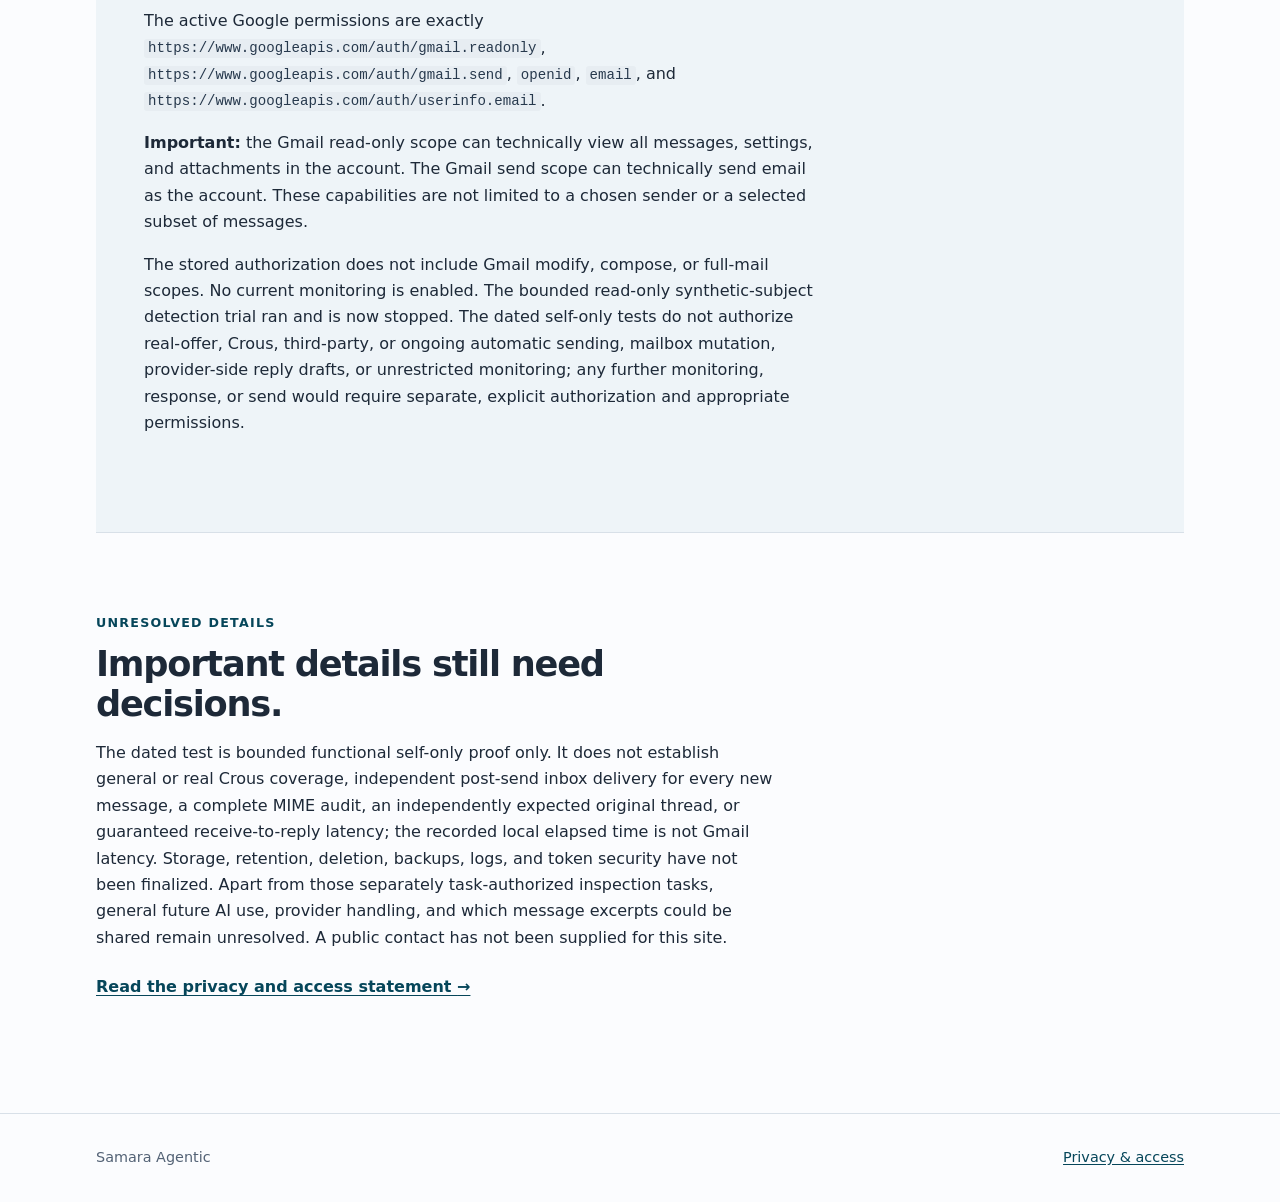
==== commit 0ac14d89: "fix: clarify bounded test evidence" ====
--- a/index.html
+++ b/index.html
@@ -33,8 +33,8 @@
         <ul class="plain-list">
           <li>One personal account has active Gmail read-only, Gmail send, and identity authorization, with a local token.</li>
           <li>Separately task-authorized selected-message inspections occurred; selected headers and relevant text were processed by the assistant’s external OpenAI Codex model provider for those limited tasks.</li>
-          <li>Historical attempt 1 stopped before identity binding with zero sends. Historical attempt 2 sent one synthetic seed, later reconciled as sent and inbox mail with exact-self routing and selected-header predicates, and had zero replies.</li>
-          <li>On October 1, 2026, one fresh bounded self-only functional test sent and inspected three synthetic seeds. Two self-only replies were accepted, each on its corresponding seed thread; an automatic-response decoy received no reply. The test ended at its reply cap with no active dispatch or retry.</li>
+          <li>Historical attempt 1 stopped before identity binding with zero sends. Historical attempt 2 sent one synthetic seed, later reconciled as carrying Gmail <code>SENT</code> and <code>INBOX</code> metadata labels with exact-self routing and selected-header predicates, and had zero replies.</li>
+          <li>On October 1, 2026, one fresh bounded self-only functional test sent and inspected three synthetic seeds. Two self-only replies were accepted; for each, the returned reply thread ID matched its corresponding seed thread ID. An automatic-response decoy received no reply. The test ended at its reply cap with no active dispatch or retry.</li>
         </ul>
       </section>
 
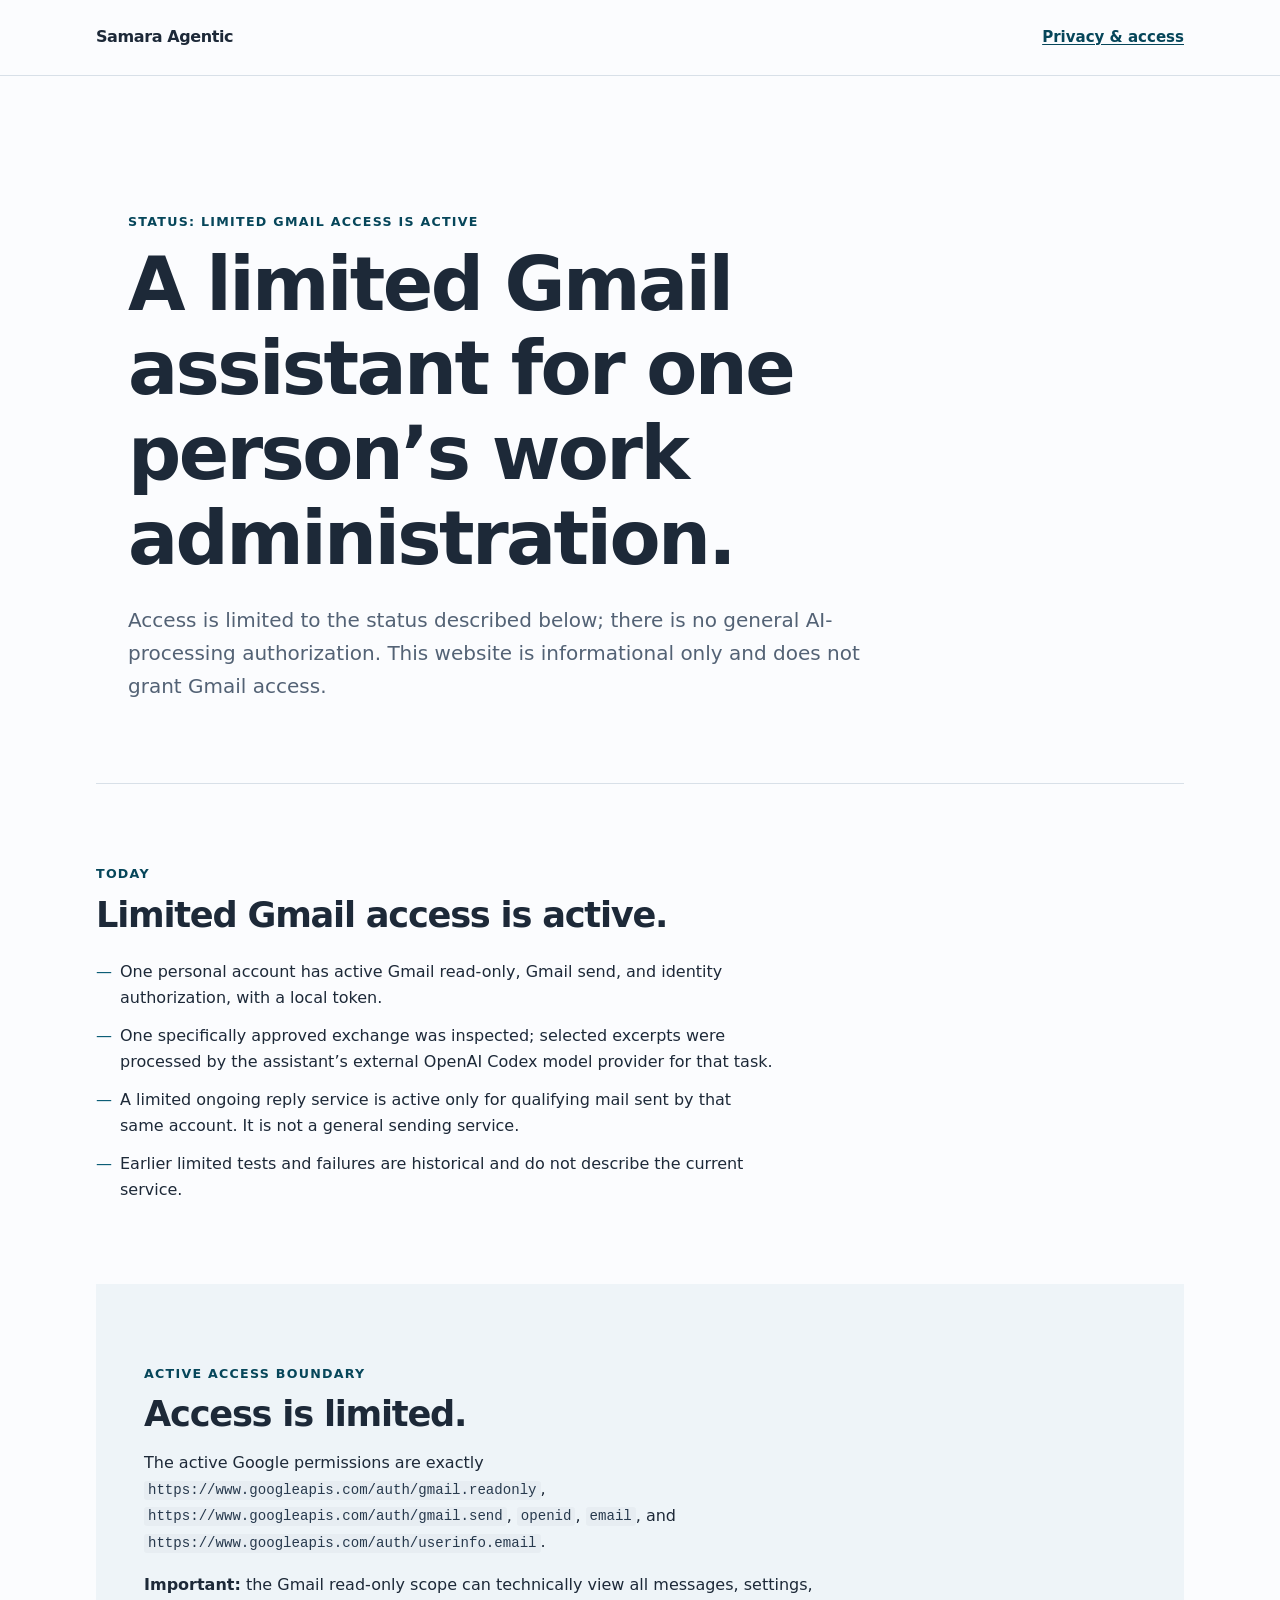
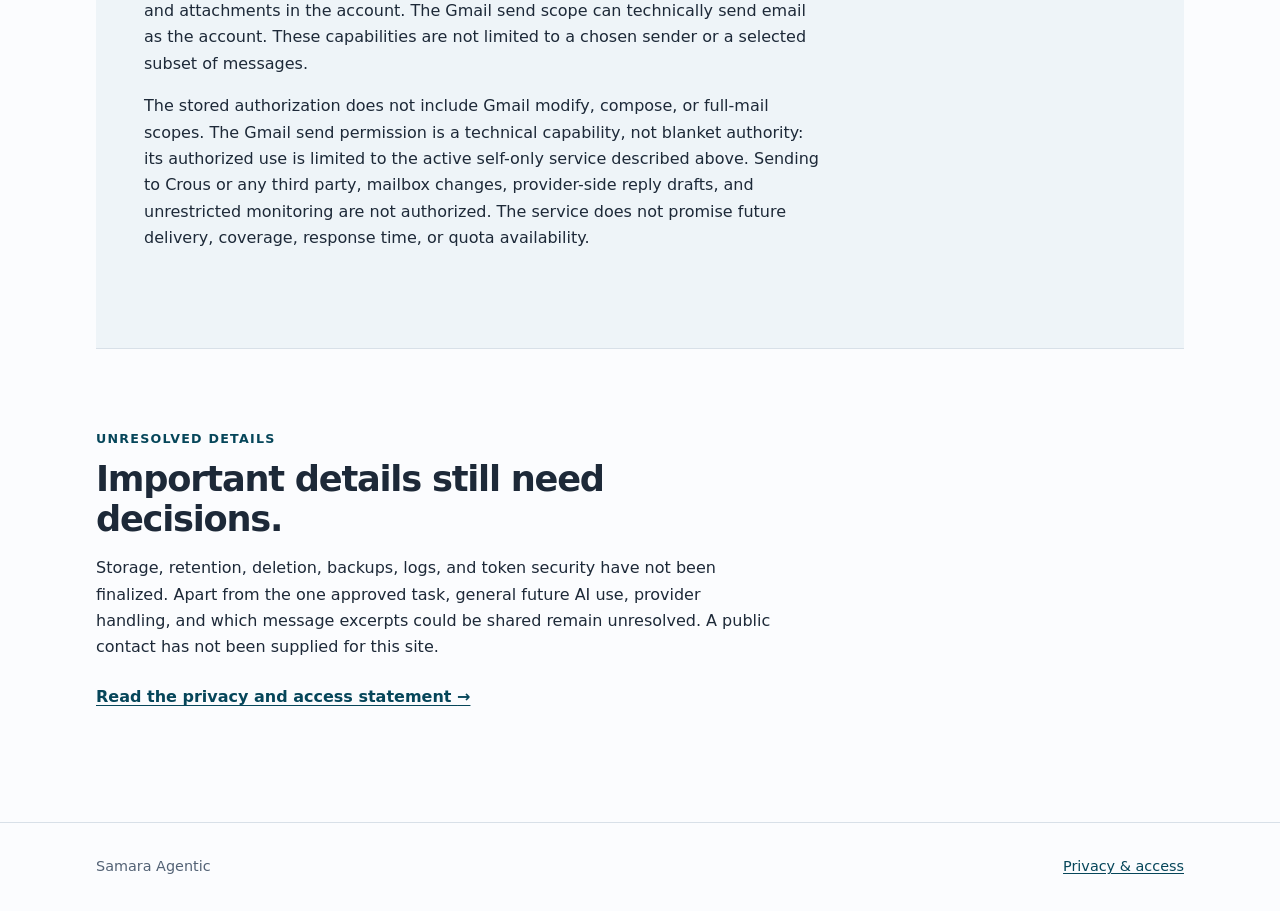
==== commit a64ea58a: "fix: correct ongoing self-only service facts" ====
--- a/index.html
+++ b/index.html
@@ -32,9 +32,9 @@
         </div>
         <ul class="plain-list">
           <li>One personal account has active Gmail read-only, Gmail send, and identity authorization, with a local token.</li>
-          <li>Separately task-authorized selected-message inspections occurred; selected headers and relevant text were processed by the assistant’s external OpenAI Codex model provider for those limited tasks.</li>
-          <li>Historical attempt 1 stopped before identity binding with zero sends. Historical attempt 2 sent one synthetic seed, later reconciled as carrying Gmail <code>SENT</code> and <code>INBOX</code> metadata labels with exact-self routing and selected-header predicates, and had zero replies.</li>
-          <li>On October 1, 2026, one fresh bounded self-only functional test sent and inspected three synthetic seeds. Two self-only replies were accepted; for each, the returned reply thread ID matched its corresponding seed thread ID. An automatic-response decoy received no reply. The test ended at its reply cap with no active dispatch or retry.</li>
+          <li>One specifically approved exchange was inspected; selected excerpts were processed by the assistant’s external OpenAI Codex model provider for that task.</li>
+          <li>A limited ongoing reply service is active only for qualifying mail sent by that same account. It is not a general sending service.</li>
+          <li>Earlier limited tests and failures are historical and do not describe the current service.</li>
         </ul>
       </section>
 
@@ -45,7 +45,7 @@
         </div>
         <p>The active Google permissions are exactly <code>https://www.googleapis.com/auth/gmail.readonly</code>, <code>https://www.googleapis.com/auth/gmail.send</code>, <code>openid</code>, <code>email</code>, and <code>https://www.googleapis.com/auth/userinfo.email</code>.</p>
         <p><strong>Important:</strong> the Gmail read-only scope can technically view all messages, settings, and attachments in the account. The Gmail send scope can technically send email as the account. These capabilities are not limited to a chosen sender or a selected subset of messages.</p>
-        <p>The stored authorization does not include Gmail modify, compose, or full-mail scopes. No current monitoring is enabled. The bounded read-only synthetic-subject detection trial ran and is now stopped. The dated self-only tests do not authorize real-offer, Crous, third-party, or ongoing automatic sending, mailbox mutation, provider-side reply drafts, or unrestricted monitoring; any further monitoring, response, or send would require separate, explicit authorization and appropriate permissions.</p>
+        <p>The stored authorization does not include Gmail modify, compose, or full-mail scopes. The Gmail send permission is a technical capability, not blanket authority: its authorized use is limited to the active self-only service described above. Sending to Crous or any third party, mailbox changes, provider-side reply drafts, and unrestricted monitoring are not authorized. The service does not promise future delivery, coverage, response time, or quota availability.</p>
       </section>
 
       <section class="shell section" aria-labelledby="details-title">
@@ -53,7 +53,7 @@
           <p class="eyebrow">Unresolved details</p>
           <h2 id="details-title">Important details still need decisions.</h2>
         </div>
-        <p>The dated test is bounded functional self-only proof only. It does not establish general or real Crous coverage, independent post-send inbox delivery for every new message, a complete MIME audit, an independently expected original thread, or guaranteed receive-to-reply latency; the recorded local elapsed time is not Gmail latency. Storage, retention, deletion, backups, logs, and token security have not been finalized. Apart from those separately task-authorized inspection tasks, general future AI use, provider handling, and which message excerpts could be shared remain unresolved. A public contact has not been supplied for this site.</p>
+        <p>Storage, retention, deletion, backups, logs, and token security have not been finalized. Apart from the one approved task, general future AI use, provider handling, and which message excerpts could be shared remain unresolved. A public contact has not been supplied for this site.</p>
         <a class="text-link" href="privacy.html">Read the privacy and access statement <span aria-hidden="true">→</span></a>
       </section>
     </main>
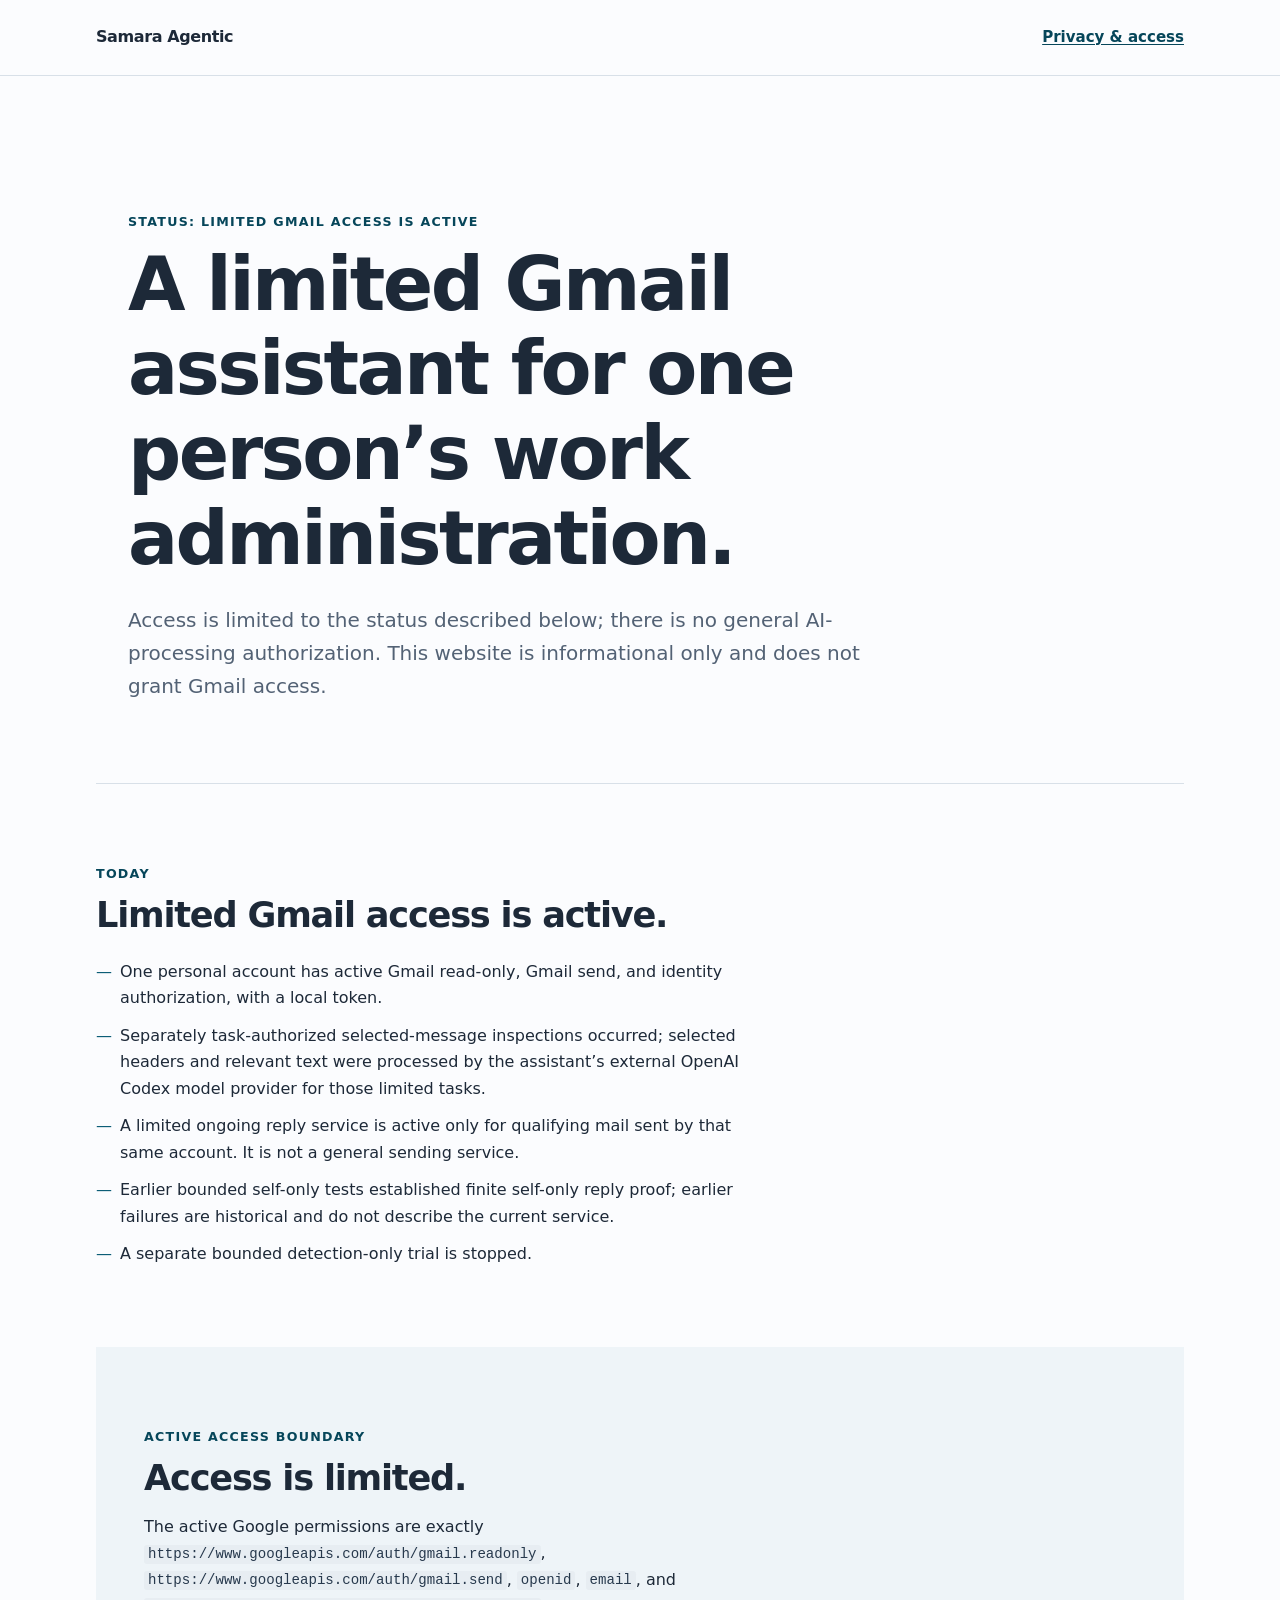
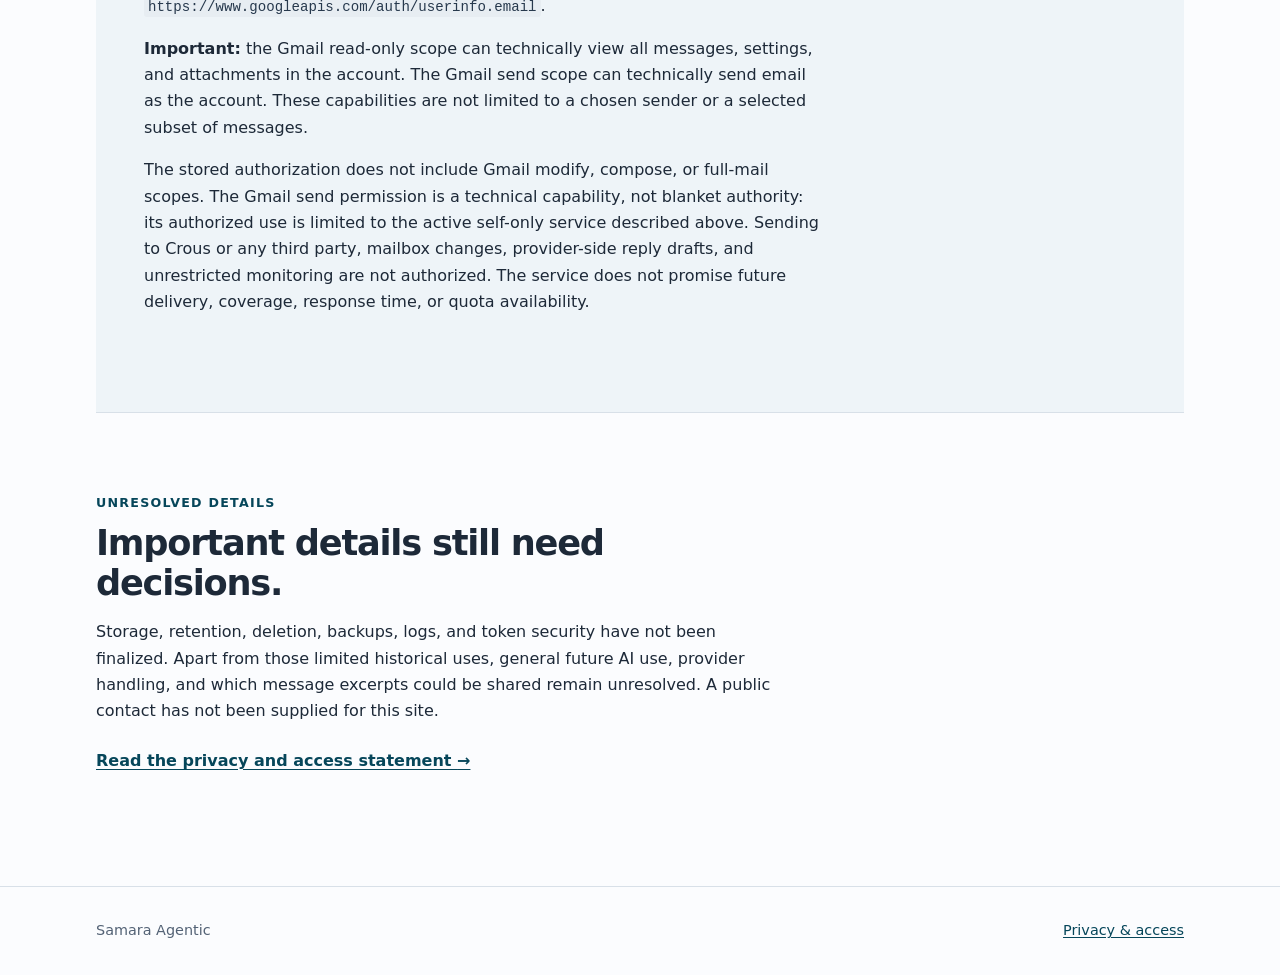
==== commit d0b07920: "fix: preserve bounded historical privacy facts" ====
--- a/index.html
+++ b/index.html
@@ -32,9 +32,10 @@
         </div>
         <ul class="plain-list">
           <li>One personal account has active Gmail read-only, Gmail send, and identity authorization, with a local token.</li>
-          <li>One specifically approved exchange was inspected; selected excerpts were processed by the assistant’s external OpenAI Codex model provider for that task.</li>
+          <li>Separately task-authorized selected-message inspections occurred; selected headers and relevant text were processed by the assistant’s external OpenAI Codex model provider for those limited tasks.</li>
           <li>A limited ongoing reply service is active only for qualifying mail sent by that same account. It is not a general sending service.</li>
-          <li>Earlier limited tests and failures are historical and do not describe the current service.</li>
+          <li>Earlier bounded self-only tests established finite self-only reply proof; earlier failures are historical and do not describe the current service.</li>
+          <li>A separate bounded detection-only trial is stopped.</li>
         </ul>
       </section>
 
@@ -53,7 +54,7 @@
           <p class="eyebrow">Unresolved details</p>
           <h2 id="details-title">Important details still need decisions.</h2>
         </div>
-        <p>Storage, retention, deletion, backups, logs, and token security have not been finalized. Apart from the one approved task, general future AI use, provider handling, and which message excerpts could be shared remain unresolved. A public contact has not been supplied for this site.</p>
+        <p>Storage, retention, deletion, backups, logs, and token security have not been finalized. Apart from those limited historical uses, general future AI use, provider handling, and which message excerpts could be shared remain unresolved. A public contact has not been supplied for this site.</p>
         <a class="text-link" href="privacy.html">Read the privacy and access statement <span aria-hidden="true">→</span></a>
       </section>
     </main>
